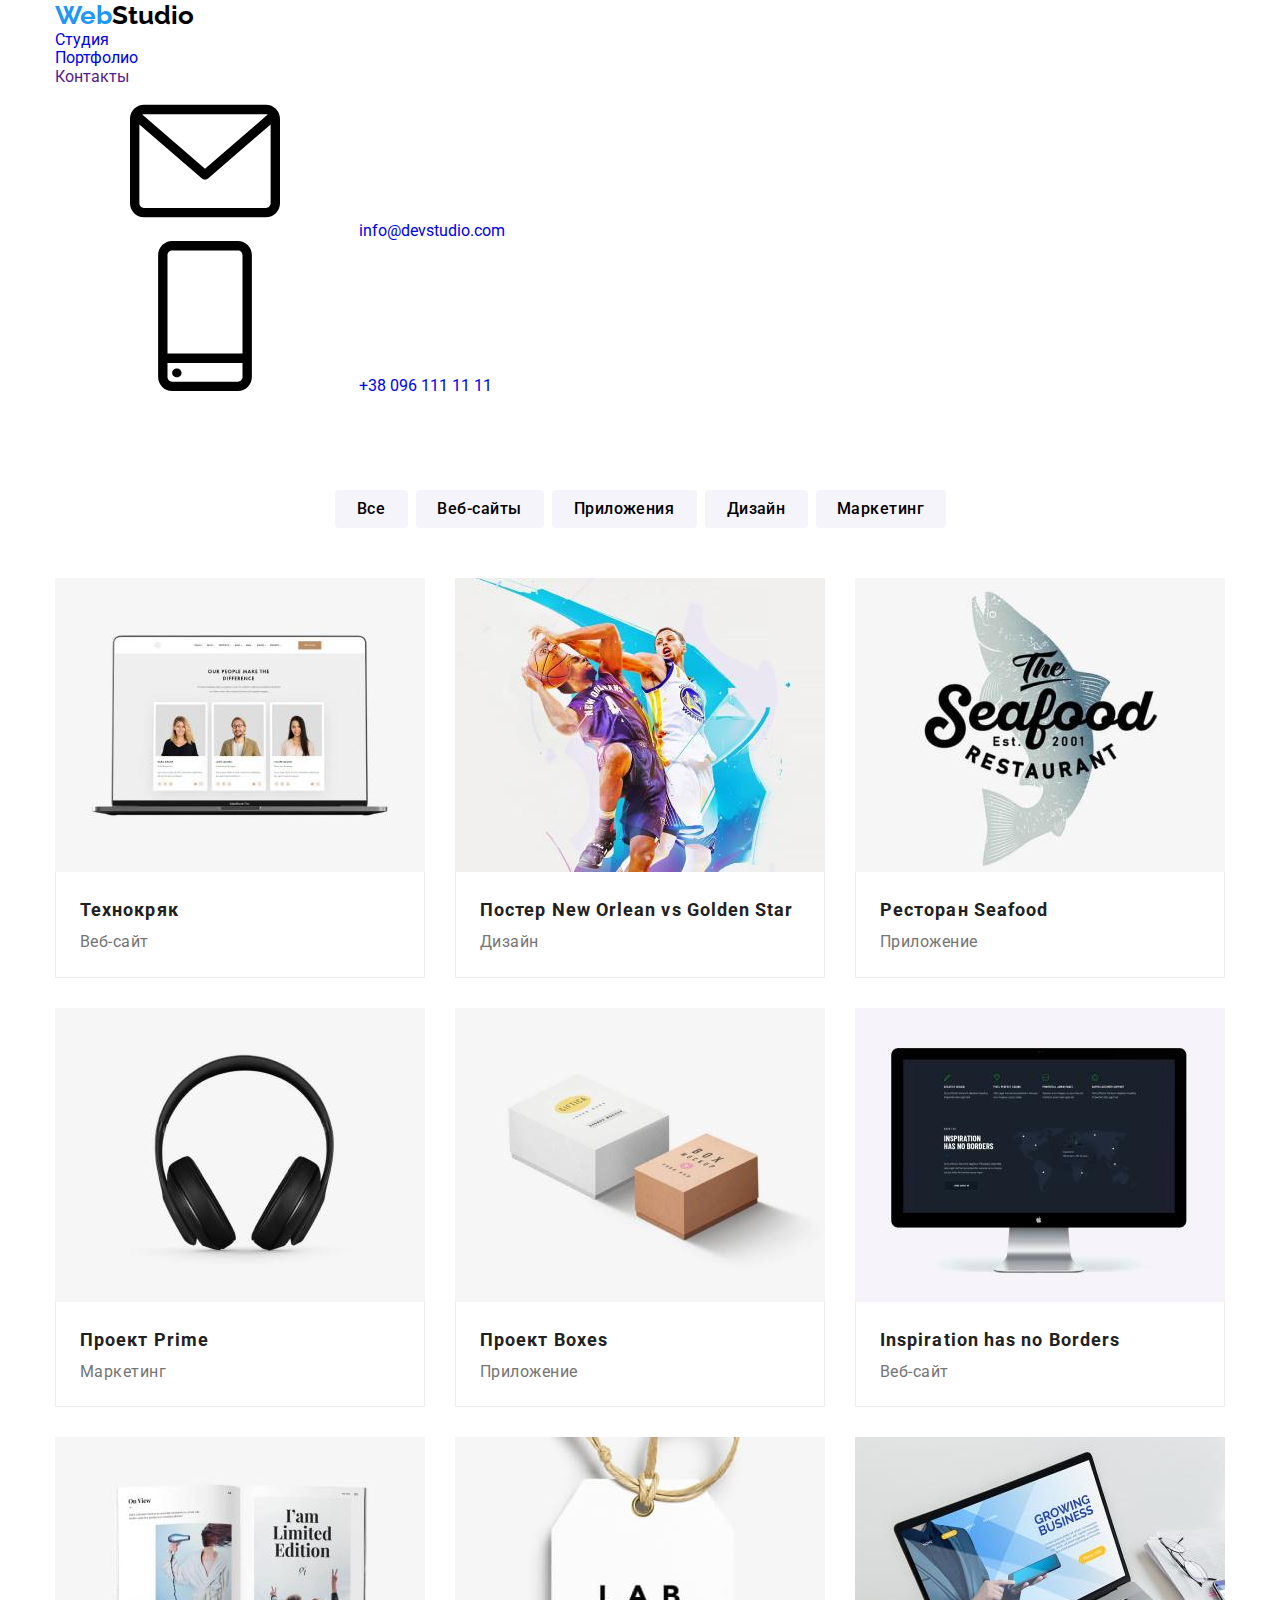
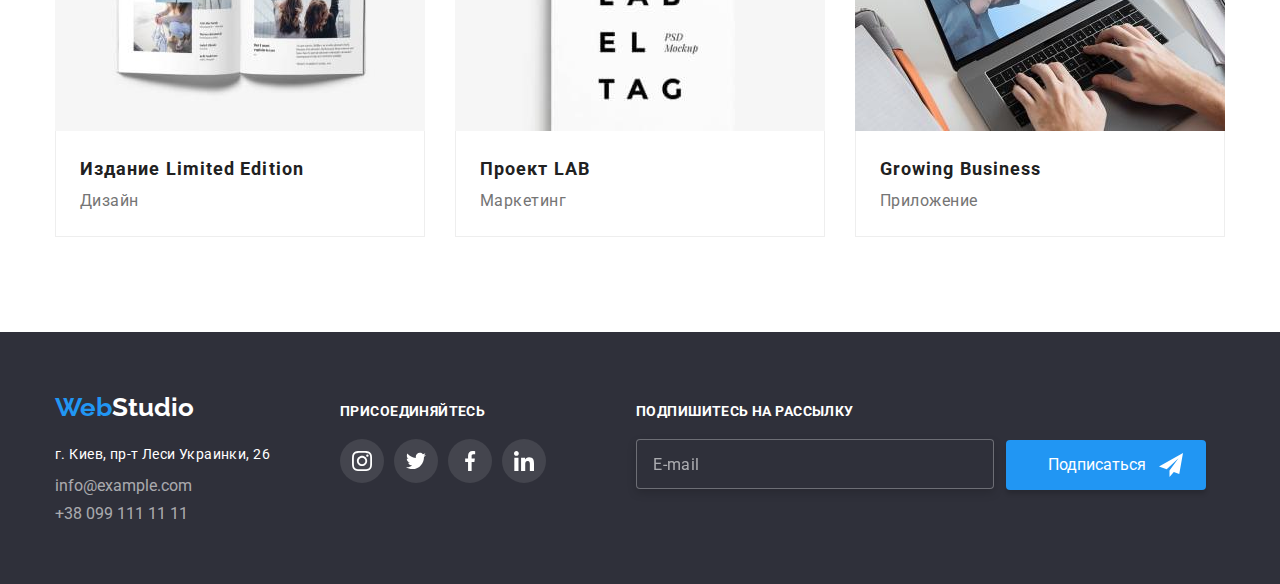
==== portfolio.html @ 35c8221d "змінив навігацію сайту" ====
<!DOCTYPE html>
<html lang="ru">
  <head>
    <meta charset="UTF-8" />
    <meta http-equiv="X-UA-Compatible" content="IE=edge" />
    <meta name="viewport" content="width=device-width, initial-scale=1.0" />
    <title>Document</title>
    <link rel="preconnect" href="https://fonts.googleapis.com" />
    <link rel="preconnect" href="https://fonts.gstatic.com" crossorigin />
    <link
      href="https://fonts.googleapis.com/css2?family=Roboto:wght@400;500;700;900&display=swap"
      rel="stylesheet"
    />
    <link
      href="https://fonts.googleapis.com/css2?family=Montserrat:wght@400;700&family=Raleway:wght@700&display=swap"
      rel="stylesheet"
    />
    <link
      rel="stylesheet"
      href="https://cdnjs.cloudflare.com/ajax/libs/modern-normalize/1.1.0/modern-normalize.min.css"
    />
    <link rel="stylesheet" href="./css/styles.css" />
  </head>
  <body>
    <header class="top">
      <div class="top-help conteiner">
        <nav class="nav-main">
          <a href="" class="top-logo"> Web<span class="logo">Studio</span> </a>

          <ul class="top-list">
            <li class="top-item">
              <a href="./index.html" class="top-nav">Студия </a>
            </li>
            <li class="top-item">
              <a href="./portfolio.html" class="top-nav selection line"
                >Портфолио
              </a>
            </li>
            <li class="top-item">
              <a href="" class="top-nav">Контакты</a>
            </li>
          </ul>
        </nav>
        <ul class="top-element">
          <li class="top-item">
            <a href="mailto:info@devstudio.com" class="top-auth">
              <svg class="top-svg">
                <use href="images/svg/symbol-defs.svg#icon-envelope"></use>
              </svg>
              info@devstudio.com</a
            >
          </li>
          <li class="top-item">
            <a href="tel:+380961111111" class="top-auth">
              <svg class="top-svg">
                <use href="images/svg/symbol-defs.svg#icon-smartphone"></use>
              </svg>
              +38 096 111 11 11</a
            >
          </li>
        </ul>
      </div>
    </header>
    <main>
      <!-- nav -->
      <section class="portfolio-nav">
        <div class="conteiner">
          <h1 class="visually-hidden">Список услуг</h1>
          <ul class="portfolio-list">
            <li class="portfolio-item">
              <button type="button" class="knob-all tack">Все</button>
            </li>
            <li class="portfolio-item">
              <button type="button" class="knob-sites tack">Веб-сайты</button>
            </li>
            <li class="portfolio-item">
              <button type="button" class="knob-apps tack">Приложения</button>
            </li>
            <li class="portfolio-item">
              <button type="button" class="knob-design tack">Дизайн</button>
            </li>
            <li class="portfolio-item">
              <button type="button" class="knob-marketing tack">
                Маркетинг
              </button>
            </li>
          </ul>

          <!-- master list -->
          <ul class="master-list">
            <li class="master-item">
              <a href="" class="master-link">
                <div class="master-meta">
                  <img src="./images/photos/ph1.jpg" alt="" width="370" />

                  <div class="master-overlay">
                    <p class="master-text">
                      Технокряк это современная площадка распространения
                      коронавируса. Компании используют эту платформу для
                      цифрового шпионажа и атак на защищённые сервера
                      конкурентов.
                    </p>
                  </div>
                </div>
                <div class="master-card">
                  <h2 class="master-title">Технокряк</h2>

                  <p class="master-resource">Веб-сайт</p>
                </div>
              </a>
            </li>
            <li class="master-item">
              <a href="" class="master-link">
                <div class="master-meta">
                  <img src="./images/photos/ph2.jpg" alt="" width="370" />

                  <div class="master-overlay">
                    <p class="master-text">
                      Технокряк это современная площадка распространения
                      коронавируса. Компании используют эту платформу для
                      цифрового шпионажа и атак на защищённые сервера
                      конкурентов.
                    </p>
                  </div>
                </div>

                <div class="master-card">
                  <h2 class="master-title">Постер New Orlean vs Golden Star</h2>

                  <p class="master-resource">Дизайн</p>
                </div></a
              >
            </li>
            <li class="master-item">
              <a href="" class="master-link">
                <div class="master-meta">
                  <img src="./images/photos/ph3.jpg" alt="" width="370" />

                  <div class="master-overlay">
                    <p class="master-text">
                      Технокряк это современная площадка распространения
                      коронавируса. Компании используют эту платформу для
                      цифрового шпионажа и атак на защищённые сервера
                      конкурентов.
                    </p>
                  </div>
                </div>
                <div class="master-card">
                  <h2 class="master-title">Ресторан Seafood</h2>

                  <p class="master-resource">Приложение</p>
                </div></a
              >
            </li>
            <li class="master-item">
              <a href="" class="master-link">
                <div class="master-meta">
                  <img src="./images/photos/ph4.jpg" alt="" width="370" />

                  <div class="master-overlay">
                    <p class="master-text">
                      Технокряк это современная площадка распространения
                      коронавируса. Компании используют эту платформу для
                      цифрового шпионажа и атак на защищённые сервера
                      конкурентов.
                    </p>
                  </div>
                </div>
                <div class="master-card">
                  <h2 class="master-title">Проект Prime</h2>

                  <p class="master-resource">Маркетинг</p>
                </div></a
              >
            </li>
            <li class="master-item">
              <a href="" class="master-link">
                <div class="master-meta">
                  <img src="./images/photos/ph5.jpg" alt="" width="370" />

                  <div class="master-overlay">
                    <p class="master-text">
                      Технокряк это современная площадка распространения
                      коронавируса. Компании используют эту платформу для
                      цифрового шпионажа и атак на защищённые сервера
                      конкурентов.
                    </p>
                  </div>
                </div>
                <div class="master-card">
                  <h2 class="master-title">Проект Boxes</h2>

                  <p class="master-resource">Приложение</p>
                </div></a
              >
            </li>
            <li class="master-item">
              <a href="" class="master-link"
                ><div class="master-meta">
                  <img src="./images/photos/ph6.jpg" alt="" width="370" />

                  <div class="master-overlay">
                    <p class="master-text">
                      Технокряк это современная площадка распространения
                      коронавируса. Компании используют эту платформу для
                      цифрового шпионажа и атак на защищённые сервера
                      конкурентов.
                    </p>
                  </div>
                </div>
                <div class="master-card">
                  <h2 class="master-title">Inspiration has no Borders</h2>

                  <p class="master-resource">Веб-сайт</p>
                </div></a
              >
            </li>
            <li class="master-item">
              <a href="" class="master-link">
                <div class="master-meta">
                  <img src="./images/photos/ph7.jpg" alt="" width="370" />

                  <div class="master-overlay">
                    <p class="master-text">
                      Технокряк это современная площадка распространения
                      коронавируса. Компании используют эту платформу для
                      цифрового шпионажа и атак на защищённые сервера
                      конкурентов.
                    </p>
                  </div>
                </div>
                <div class="master-card">
                  <h2 class="master-title">Издание Limited Edition</h2>

                  <p class="master-resource">Дизайн</p>
                </div></a
              >
            </li>
            <li class="master-item">
              <a href="" class="master-link"
                ><div class="master-meta">
                  <img src="./images/photos/ph8.jpg" alt="" width="370" />

                  <div class="master-overlay">
                    <p class="master-text">
                      Технокряк это современная площадка распространения
                      коронавируса. Компании используют эту платформу для
                      цифрового шпионажа и атак на защищённые сервера
                      конкурентов.
                    </p>
                  </div>
                </div>
                <div class="master-card">
                  <h2 class="master-title">Проект LAB</h2>

                  <p class="master-resource">Маркетинг</p>
                </div></a
              >
            </li>
            <li class="master-item">
              <a href="" class="master-link"
                ><div class="master-meta">
                  <img src="./images/photos/ph9.jpg" alt="" width="370" />

                  <div class="master-overlay">
                    <p class="master-text">
                      Технокряк это современная площадка распространения
                      коронавируса. Компании используют эту платформу для
                      цифрового шпионажа и атак на защищённые сервера
                      конкурентов.
                    </p>
                  </div>
                </div>
                <div class="master-card">
                  <h2 class="master-title">Growing Business</h2>

                  <p class="master-resource">Приложение</p>
                </div></a
              >
            </li>
          </ul>
        </div>
      </section>
      <!-- footer -->
      <footer class="down">
        <div class="conteiner flex-box">
          <ul class="down-link">
            <li>
              <!--  -->
              <h2 class="top-logo down-logo">
                Web<span class="logo-studio">Studio</span>
              </h2>

              <address>
                <ul>
                  <li class="address down-item">
                    г. Киев, пр-т Леси Украинки, 26
                  </li>
                  <li class="down-item">
                    <a href="mailto:info@example.com" class="links">
                      info@example.com</a
                    >
                  </li>
                  <li class="down-item">
                    <a href="tel:+380991111111" class="links"
                      >+38 099 111 11 11</a
                    >
                  </li>
                </ul>
              </address>
            </li>
            <li>
              <!--  -->
              <div class="footer-div">
                <h2 class="footer-header">присоединяйтесь</h2>
                <ul class="team-new-list">
                  <li class="team-items">
                    <a href="" class="team-new-links">
                      <svg class="team-new-svg">
                        <use
                          href="./images/svg/symbol-defs.svg#icon-instagram"
                        ></use>
                      </svg>
                    </a>
                  </li>
                  <li class="team-items">
                    <a href="" class="team-new-links">
                      <svg class="team-new-svg">
                        <use
                          href="./images/svg/symbol-defs.svg#icon-twitter"
                        ></use>
                      </svg>
                    </a>
                  </li>
                  <li class="team-items">
                    <a href="" class="team-new-links">
                      <svg class="team-new-svg">
                        <use
                          href="./images/svg/symbol-defs.svg#icon-facebook"
                        ></use>
                      </svg>
                    </a>
                  </li>
                  <li class="team-items">
                    <a href="" class="team-new-links">
                      <svg class="team-new-svg">
                        <use
                          href="./images/svg/symbol-defs.svg#icon-linkedin"
                        ></use>
                      </svg>
                    </a>
                  </li>
                </ul>
              </div>
            </li>
          </ul>
          <div class="footer-email">
            <h2 class="footer-email-header">Подпишитесь на рассылку</h2>
            <label class="footer-label">
              <input
                type="email"
                name="mail"
                class="footer-input"
                placeholder="E-mail"
              />
            </label>
            <button type="submit" class="footer-submit">
              Подписаться
              <svg class="footer-submit-svg">
                <use href="./images/svg/sprite.svg#icon-send-1"></use>
              </svg>
            </button>
          </div>
        </div>
      </footer>
    </main>
  </body>
</html>
---- css/styles.css ----
:root {
  --blue-color: #2196f3;
  --light-blue-color: #188ce8;
  --main-color: #757575;
  --bgc-main-color: #e5e5e5;
  --header-color: #212121;
  --customers-color: #afb1b8;
}

body {
  font-family: "Montserrat", sans-serif;
  font-family: "Raleway", sans-serif;
  font-family: "Roboto", sans-serif;
  color: var(--main-color);
  background-color: #fff;
}
body,
h1,
h2,
h2,
h3,
h4,
h5,
h6,
p,
li,
ul {
  padding: 0px;
  margin: 0px;
}
ul {
  list-style: none;
}
a {
  text-decoration: none;
}
/*the same classes */
.visually-hidden {
  position: absolute;
  width: 1px;
  height: 1px;
  margin: -1px;
  border: 0;
  padding: 0;

  white-space: nowrap;
  clip-path: inset(100%);
  clip: rect(0 0 0 0);
  overflow: hidden;
}
.conteiner {
  width: 1200px;

  margin-right: auto;
  margin-left: auto;

  padding-left: 15px;
  padding-right: 15px;
}
/* header */

.header {
  border-bottom: 1px solid #ececec;

  background-color: #ffffff;
}
.header__help {
  display: flex;
  align-items: center;
}

.top-logo {
  font-weight: bold;
  font-size: 26px;
  line-height: 1.19;
  color: var(--blue-color);
  font-family: "Montserrat", sans-serif;
  font-family: "Raleway", sans-serif;
}
.top-logo--position {
  margin-right: 95px;
}

.navigation__item--position {
  margin-right: 50px;
}

.navigation__link {
  transition: color 250ms cubic-bezier(0.4, 0, 0.2, 1);
  display: block;
  padding-bottom: 32px;
  padding-top: 32px;
  font-weight: 500;
  font-size: 14px;
  line-height: 1.1;
  letter-spacing: 0.02em;

  color: #212121;
}

.navigation__link:hover {
  color: var(--blue-color);
}
.navigation__link:focus {
  color: var(--blue-color);
}
.navigation__link--active {
  color: var(--blue-color);
}
.header__main {
  align-items: center;
  display: flex;
}
.navigation {
  display: flex;
}

.navigation__link--active {
  position: relative;
}
.navigation__link--active::after {
  position: absolute;
  content: "";
  display: block;
  width: 100%;
  height: 3px;

  left: 0;
  bottom: -1px;

  border-radius: 2px;
  background-color: var(--blue-color);
}

.navigation .navigation__item:last-child {
  margin-right: 0px;
}

.navigation:focus {
  color: #2196f3;
}
.contacts {
  display: flex;
  margin-left: auto;
}

.contacts__item--position {
  margin-right: 50px;
}
.contacts__item--position:last-child {
  margin-right: 0px;
}
.contacts__link {
  transition: color 250ms cubic-bezier(0.4, 0, 0.2, 1);

  display: flex;
  align-items: center;
  padding-bottom: 32px;
  padding-top: 32px;
  font-weight: 500;
  font-size: 14px;
  line-height: 1.1;
  letter-spacing: 0.02em;
  color: #757575;
}
.contacts__link:hover,
.contacts__link:focus {
  color: var(--blue-color);
}
.contacts__link:hover .contacts__icon {
  fill: var(--blue-color);
}

.contacts__link:focus .contacts__icon {
  fill: var(--blue-color);
}

.contacts__icon {
  transition: fill 250ms cubic-bezier(0.4, 0, 0.2, 1);

  fill: var(--main-color);
  width: 16px;
  height: 12px;
}
.contacts__icon--position {
  margin-right: 10px;
}

/*hero  */

.hero {
  background-size: cover;
  max-width: 1600px;
  min-height: 600px;
  margin-right: auto;
  margin-left: auto;
  background-image: linear-gradient(
      to right,
      rgba(47, 48, 58, 0.4),
      rgba(47, 48, 58, 0.4)
    ),
    url("../images/header/header.jpg");

  background-position: center;
  background-color: #2f303a;
}

.hero-background {
  padding-top: 200px;
  padding-bottom: 200px;

  text-align: center;
}

.hero-header {
  width: 700px;
  margin-left: auto;
  margin-right: auto;

  letter-spacing: 0.06em;
  text-transform: uppercase;
  margin-bottom: 30px;
  margin-top: 0px;

  font-weight: 900;
  font-size: 44px;
  line-height: 1.36;
  color: #ffffff;
}

.knob {
  transition: background-color 250ms cubic-bezier(0.4, 0, 0.2, 1),
    color 250ms cubic-bezier(0.4, 0, 0.2, 1);
  padding: 10px 32px;
  font-weight: bold;
  font-size: 16px;
  line-height: 1.8;
  font-family: inherit;
  cursor: pointer;
  box-shadow: 0px 4px 4px rgba(0, 0, 0, 0.15);
  border-radius: 4px;
  width: 200px;
  height: 50px;
  border: none;
  background-color: var(--blue-color);
  color: #ffffff;
}
.knob:hover,
.knob:focus {
  color: #fff;
  background-color: var(--light-blue-color);
}
/* benefits */

.benefits {
  padding-top: 95px;
  padding-bottom: 95px;
}

.benefits-list {
  display: flex;
}
.benefits-item {
  margin-right: 30px;
}
.benefits-item:last-child {
  margin-right: 0px;
}
.benefits-item::before {
  content: "";

  display: block;

  height: 120px;

  margin-bottom: 30px;

  background-color: #f5f4fa;
  background-repeat: no-repeat;
  background-position: center;
  border-radius: 4px;
}
.antenna::before {
  background-image: url(../images/svg/antenna\ .svg);
}
.clock::before {
  background-image: url(../images/svg/clock.svg);
}
.diagram::before {
  background-image: url(../images/svg/diagram.svg);
}
.astronaut::before {
  background-image: url(../images/svg/astronaut.svg);
}
.benefints-header {
  margin-bottom: 10px;

  font-weight: bold;
  font-size: 14px;
  line-height: 1.1;
  letter-spacing: 0.03em;
  text-transform: uppercase;
  color: var(--header-color);
}

.benefits-text {
  min-width: 270px;

  font-size: 14px;
  line-height: 1.7;

  letter-spacing: 0.03em;
}

/* work section */
.work {
  padding-top: 0;
  padding-bottom: 95px;
}
.work-title {
  margin-bottom: 50px;

  font-weight: bold;
  font-size: 36px;

  line-height: 1.1;
  text-align: center;
  letter-spacing: 0.03em;
  color: var(--header-color);
}
.work-list {
  justify-content: space-between;
  display: flex;
}
.work-item {
  position: relative;
  margin-right: 30px;
}
.work-item:last-child {
  margin-right: 0;
}
.work-model {
  position: absolute;

  bottom: 0;
  left: 0;
  height: 70px;
  width: 100%;
  background-color: rgba(47, 48, 58, 0.8);
}
.work-model-text {
  margin-top: 27px;
  font-weight: bold;
  font-size: 14px;
  line-height: 16px;
  text-align: center;
  letter-spacing: 0.03em;
  text-transform: uppercase;

  color: #ffffff;
}
/* team section */
.team {
  padding-top: 0;
  padding-bottom: 95px;
  color: var(--header-color);
  background-color: #f5f4fa;
}
.team-header {
  padding-top: 95px;
  padding-bottom: 50px;

  font-weight: bold;
  font-size: 36px;
  line-height: 1.1;
  text-align: center;
  letter-spacing: 0.03em;
}
.team-border {
  display: flex;
}
.team-item {
  margin-right: 30px;

  width: 270px;
  height: 428px;
  left: 215px;
  top: 1635px;
  background: #ffffff;

  box-shadow: 0px 1px 3px rgba(0, 0, 0, 0.12), 0px 1px 1px rgba(0, 0, 0, 0.14),
    0px 2px 1px rgba(0, 0, 0, 0.2);
  border-radius: 0px 0px 4px 4px;
}
.team-item:last-child {
  margin-right: 0;
}

.team-link {
  color: var(--header-color);
}

.team-panel {
  margin-top: 30px;
  margin-bottom: 16px;
}
.team-member {
  margin-bottom: 10px;

  font-weight: 500;
  font-size: 16px;
  line-height: 1.1;

  text-align: center;
  letter-spacing: 0.03em;
}
.team-role {
  font-weight: normal;
  font-size: 16px;
  line-height: 1.1;

  text-align: center;
  letter-spacing: 0.03em;
  color: var(--main-color);
}
.team-lists {
  display: flex;
  justify-content: center;
}
.team-items:last-child {
  margin-right: 0px;
}
.team-links {
  transition: background-color 250ms cubic-bezier(0.4, 0, 0.2, 1);
  display: flex;
  justify-content: center;
  align-items: center;
  width: 44px;
  height: 44px;
  border-radius: 50%;
}
.team-links:hover,
.team-links:focus {
  background-color: var(--blue-color);
}
.team-links:hover .team-svg {
  fill: #fff;
}
.team-links:focus .team-svg {
  fill: #fff;
}

.team-items {
  margin-right: 10px;
}
.team-svg {
  fill: #afb1b8;
  height: 20px;
  width: 20px;
}

/* customers */
.customers {
  padding-top: 94px;
  padding-bottom: 94px;
}
.customers-header {
  margin-bottom: 50px;
  font-weight: bold;
  font-size: 36px;
  line-height: 42px;
  text-align: center;
  letter-spacing: 0.03em;

  color: #212121;
}

.customers-list {
  display: flex;
}
.customers-item:not(:last-child) {
  margin-right: 30px;
}
.customers-link {
  transition: border 250ms cubic-bezier(0.4, 0, 0.2, 1);
  border: 1px solid #afb1b8;
  border-radius: 4px;
  display: flex;
  justify-content: center;
  align-items: center;
  width: 170px;
  height: 92px;
}
.customers-link:hover {
  border: 1px solid var(--blue-color);
}
.customers-icon {
  transition: fill 250ms cubic-bezier(0.4, 0, 0.2, 1);
  fill: var(--customers-color);
  width: 106px;
  height: 60px;
}
.customers-link:hover .customers-icon {
  fill: var(--blue-color);
}
.customers-link:focus .customers-icon {
  fill: var(--blue-color);
}

/* footer */
.down {
  padding-top: 60px;
  padding-bottom: 60px;

  background: #2f303a;
}
.flex-box {
  display: flex;
  align-items: baseline;
}
.team-new-list {
  display: flex;
  align-items: baseline;
}
.address {
  font-style: normal;
  font-weight: normal;
  font-size: 14px;
  line-height: 1.7;
  color: #ffffff;

  letter-spacing: 0.03em;
}

.links {
  transition: color 250ms cubic-bezier(0.4, 0, 0.2, 1);
  font-style: normal;
  color: rgba(255, 255, 255, 0.6);
}
.links:hover,
.links:focus {
  color: rgba(255, 255, 255, 0.8);
}
.logo-studio {
  color: #ffffff;
}
.logo {
  color: #000;
}
.down-logo {
  padding-bottom: 20px;
}
.top-logo {
  color: var(--blue-color);
}
.down-item {
  margin-bottom: 10px;
}
.down-item:last-child {
  margin-bottom: 0;
}
/*  */
.footer-div {
  margin-left: 70px;
}

.down-link {
  display: flex;
  align-items: baseline;
}
.down-div {
  display: flex;
}
.footer-header {
  margin-bottom: 20px;
  font-weight: bold;
  font-size: 14px;
  line-height: 16px;
  letter-spacing: 0.03em;
  text-transform: uppercase;

  color: #ffffff;
}
.team-new-links {
  transition: background-color 250ms cubic-bezier(0.4, 0, 0.2, 1);
  display: flex;
  justify-content: center;
  align-items: center;
  width: 44px;
  height: 44px;
  border-radius: 50%;
  background-color: #44454e;
}
.team-new-svg {
  fill: #fff;
  height: 20px;
  width: 20px;
}
.team-new-links:hover {
  background-color: #2196f3;
}
.team-new-links:focus {
  background-color: #2196f3;
}
.footer-email {
  margin-left: 90px;
}
.footer-email-header {
  font-weight: bold;
  font-size: 14px;
  line-height: 16px;
  letter-spacing: 0.03em;
  text-transform: uppercase;

  color: #ffffff;
}
.footer-input {
  margin-top: 20px;
  background-color: #2f303a;
  color: #acacb0;
  border: 1px solid rgba(255, 255, 255, 0.3);

  filter: drop-shadow(0px 4px 4px rgba(0, 0, 0, 0.15));
  border-radius: 4px;
  width: 358px;
  height: 50px;
  padding: 15px 16px;
}
.footer-label {
  margin-right: 8px;
}
.footer-input::placeholder {
  font-size: 16px;
  line-height: 20px;

  letter-spacing: 0.03em;

  color: rgba(255, 255, 255, 0.6);
}
.footer-submit {
  transition: background-color 250ms cubic-bezier(0.4, 0, 0.2, 1);

  cursor: pointer;
  position: relative;
  padding: 10px 28px 10px 10px;
  width: 200px;
  height: 50px;

  background-color: var(--blue-color);
  box-shadow: 0px 4px 4px rgba(0, 0, 0, 0.15);
  border-radius: 4px;
  border: none;
  color: #ffffff;
}
.footer-submit-svg {
  position: absolute;

  content: "";
  width: 24px;
  height: 24px;

  display: block;

  top: 50%;
  right: 23px;
  transform: translateY(-50%);

  fill: #fff;
}
.footer-submit:hover,
.footer-submit:focus {
  background-color: var(--light-blue-color);
}

/*  */
/*  */
/*  */
/*  */
/*  */
/* / */
/*  */
/*Друга частина проекту */

/* nav */
.portfolio-nav {
  padding-top: 95px;
  padding-bottom: 95px;
}

.portfolio-list {
  padding-bottom: 50px;
  display: flex;
  justify-content: center;
}
.portfolio-item {
  margin-right: 8px;
}
.portfolio-item:last-child {
  margin-right: 0px;
}
.tack {
  transition: background-color 250ms cubic-bezier(0.4, 0, 0.2, 1),
    color 250ms cubic-bezier(0.4, 0, 0.2, 1);

  border-radius: 4px;
  font-weight: 500;
  font-size: 16px;
  line-height: 1.6;
  border: none;
  text-align: center;
  letter-spacing: 0.03em;
  cursor: pointer;

  background-color: #f5f4fa;
  columns: #212121;
}
.tack:hover,
.tack:focus {
  box-shadow: 0px 3px 1px rgba(0, 0, 0, 0.1), 0px 1px 2px rgba(0, 0, 0, 0.08),
    0px 2px 2px rgba(0, 0, 0, 0.12);
  background-color: var(--blue-color);
  color: #ffffff;
}
.knob-all {
  width: 73px;
  height: 38px;
  left: 495px;
  top: 174px;
}
.knob-sites {
  width: 128px;
  height: 38px;
  left: 576px;
  top: 174px;
}
.knob-apps {
  width: 145px;
  height: 38px;
  left: 712px;
  top: 174px;
}
.knob-design {
  width: 103px;
  height: 38px;
  left: 865px;
  top: 174px;
}
.knob-marketing {
  width: 130px;
  height: 38px;
  left: 976px;
  top: 174px;
}
.knob-all:hover {
  background-color: var(--blue-color);
  color: #ffffff;
}
.knob-sites:hover {
  background-color: var(--blue-color);
  color: #ffffff;
}
.knob-apps:hover {
  background-color: var(--blue-color);
  color: #ffffff;
}
.knob-design:hover {
  background-color: var(--blue-color);
  color: #ffffff;
}
.knob-marketing:hover {
  background-color: var(--blue-color);
  color: #ffffff;
}
/* master list */

.master-list {
  display: flex;
  flex-wrap: wrap;
  justify-content: space-between;
}
.master-link:hover,
.master-link:focus {
  display: block;
  box-shadow: 0px 1px 1px rgba(0, 0, 0, 0.12), 0px 4px 4px rgba(0, 0, 0, 0.06),
    1px 4px 6px rgba(0, 0, 0, 0.16);
}
.master-item:nth-last-child(-n + 3) {
  margin-bottom: 0px;
}

.master-item {
  margin-right: 30px;
  margin-bottom: 30px;

  width: 370px;

  background-color: #fff;
}

.master-item:nth-child(3n) {
  margin-right: 0;
}
.master-item:hover .master-overlay {
  transform: translateY(0);
}
.master-meta {
  overflow: hidden;
  position: relative;
}
.master-text {
  position: absolute;

  top: 50%;
  left: 50%;
  transform: translate(-50%, -50%);

  font-style: normal;

  width: 322px;
  height: 168px;

  font-weight: normal;
  font-size: 18px;
  line-height: 28px;

  letter-spacing: 0.03em;

  color: #fff;
}

.master-overlay {
  transform: translateY(100%);
  transition: transform 250ms cubic-bezier(0.4, 0, 0.2, 1);

  position: absolute;
  top: 0;
  left: 0;
  width: 100%;
  height: 100%;
  background-color: rgba(33, 150, 243, 0.9);
}

.master-card {
  border: 1px solid #eeeeee;
  border-top: 0;
  padding-left: 24px;
  padding-top: 20px;
  padding-bottom: 20px;
}
img {
  display: block;
}

.master-title {
  font-weight: bold;
  font-size: 18px;
  line-height: 2;

  letter-spacing: 0.06em;
  color: var(--header-color);
}

.master-resource {
  font-weight: normal;
  font-size: 16px;
  line-height: 1.8;

  letter-spacing: 0.03em;

  color: var(--main-color);
}
/* back */
.backdrop {
  position: fixed;

  transition: opacity 250ms cubic-bezier(0.4, 0, 0.2, 1),
    box-shadow 250ms cubic-bezier(0.4, 0, 0.2, 1);

  top: 0;
  left: 0;
  width: 100%;
  height: 100%;
  background: rgba(0, 0, 0, 0.2);
}
.backdrop.is-hidden {
  opacity: 0;
  pointer-events: none;
}
.modal {
  padding: 40px;
  position: absolute;
  top: 50%;
  left: 50%;
  transform: translate(-50%, -50%);

  width: 528px;
  height: 581px;

  box-shadow: 0px 1px 3px rgba(0, 0, 0, 0.12), 0px 1px 1px rgba(0, 0, 0, 0.14),
    0px 2px 1px rgba(0, 0, 0, 0.2);

  background-color: #ffffff;

  border-radius: 4px;
}
.backdrop-btn {
  position: absolute;
  right: 0;
  top: 0;

  margin-top: 8px;
  margin-right: 8px;
  cursor: pointer;

  border: 1px solid rgba(0, 0, 0, 0.1);
  border-radius: 50%;

  width: 30px;
  height: 30px;
  background-color: #fff;
}

.backdrop-svg {
  transition: fill 250ms cubic-bezier(0.4, 0, 0.2, 1);
  top: 50%;
  left: 0;
  width: 100%;
  height: 100%;
}
.backdrop-btn:hover .backdrop-svg {
  fill: var(--blue-color);
}
.modal-form {
  margin-top: 12px;
}
.modal-text {
  font-weight: bold;
  font-size: 20px;
  line-height: 1.1;
  text-align: center;
  letter-spacing: 0.03em;

  color: #212121;
}
.modal-label {
  position: relative;
  font-size: 12px;
  line-height: 14px;
  /* identical to box height */

  letter-spacing: 0.01em;
  display: block;
  margin-bottom: 10px;
}
.checkbox {
  display: flex;
  align-items: center;
  justify-content: center;
}
.modal-input {
  font-size: 12px;
  border: 1px solid rgba(33, 33, 33, 0.2);

  border-radius: 4px;

  width: 100%;
  height: 40px;

  padding: 0;
  padding-left: 40px;
  padding-right: 20px;
  margin-top: 4px;
  transition: outline 250ms cubic-bezier(0.4, 0, 0.2, 1);
}
.modal-input:focus {
  outline: 1px solid var(--blue-color);
}
.modal-input:focus + svg {
  fill: var(--blue-color);
}

.model-icon-box {
  transition: fill 250ms cubic-bezier(0.4, 0, 0.2, 1);
  position: absolute;
  top: 50%;
  margin-left: 12px;
  display: block;
  width: 18px;
  height: 18px;
}

.ggg {
  margin-bottom: 20px;
  font-size: 12px;
  min-height: 120px;
  width: 448px;
  padding: 12px 16px;
  resize: none;
  border: 1px solid rgba(33, 33, 33, 0.2);

  border-radius: 4px;
}
.checkbox-text {
  font-family: Roboto;
  font-style: normal;
  font-weight: normal;
  font-size: 14px;
  line-height: 1.7;

  letter-spacing: 0.03em;

  color: #757575;
}
.checkbox-text {
  visibility: hidden;
}
.checkbox-box {
  display: flex;
  align-items: center;
  margin-bottom: 30px;
}
.model-icon {
  margin-left: -8px;
  margin-right: 8px;
  content: "";
  width: 16px;
  height: 15px;
  border: 1px solid #212121;
  border-radius: 2px;
}
.model-sup {
  margin-left: -5px;
  margin-right: 5px;
}
.checkbox-text:checked + .model-icon {
  background-color: var(--blue-color);
  background-image: url(../images/svg/icon-check.svg);
  background-repeat: no-repeat;
  background-size: contain;
  background-origin: border-box;
  border: 1px solid var(--blue-color);
}
.checkbox-link {
  font-size: 14px;
  line-height: 24px;

  letter-spacing: 0.03em;
  color: var(--blue-color);

  text-decoration-line: underline;
}

.modal-btn {
  transition: background-color 250ms cubic-bezier(0.4, 0, 0.2, 1);

  display: block;
  margin-right: auto;
  margin-left: auto;

  width: 200px;
  height: 50px;
  padding: 10px 55px;

  background-color: var(--blue-color);
  box-shadow: 0px 4px 4px rgba(0, 0, 0, 0.15);
  border-radius: 4px;
  border: none;
  cursor: pointer;
  color: #ffffff;
}
.modal-btn:hover,
.modal-btn:focus {
  background-color: var(--light-blue-color);
}
.modal-input::placeholder {
  font-size: 12px;
  line-height: 1.1;
  letter-spacing: 0.01em;

  color: rgba(117, 117, 117, 0.5);
}
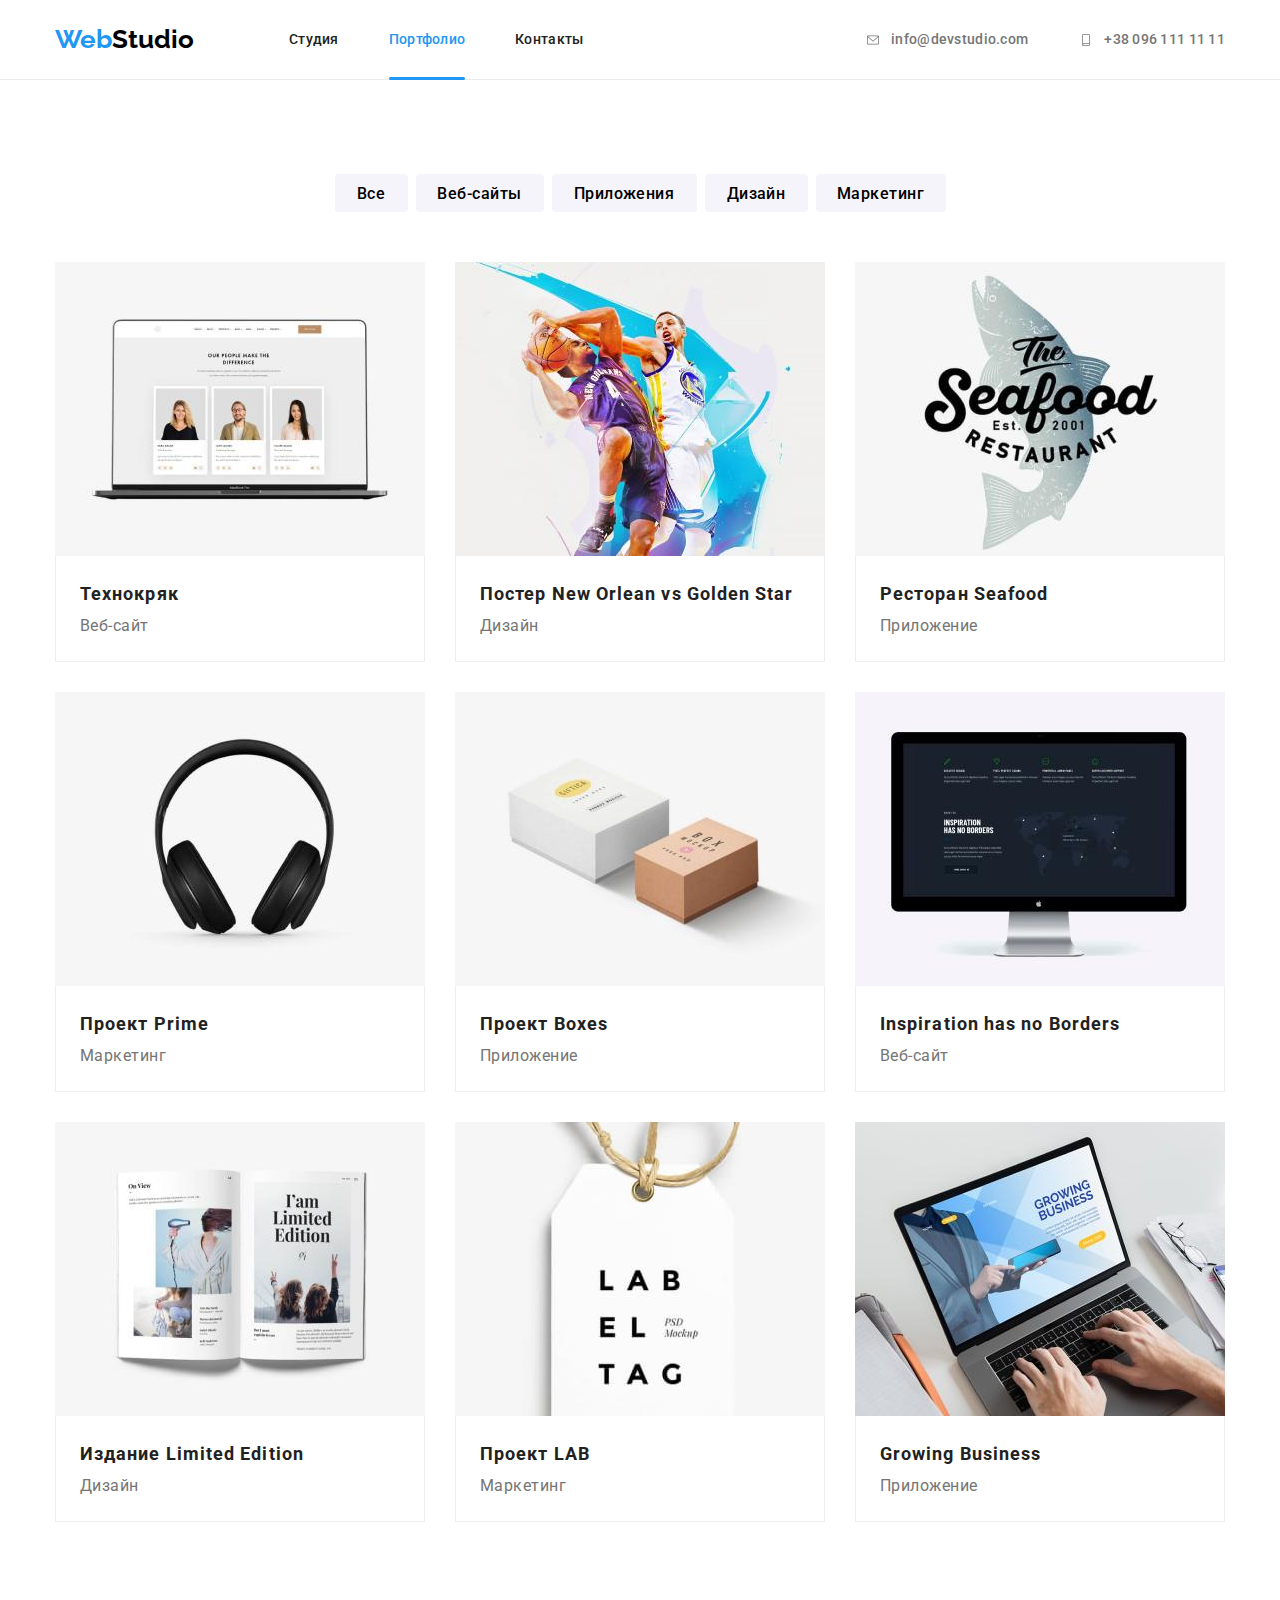
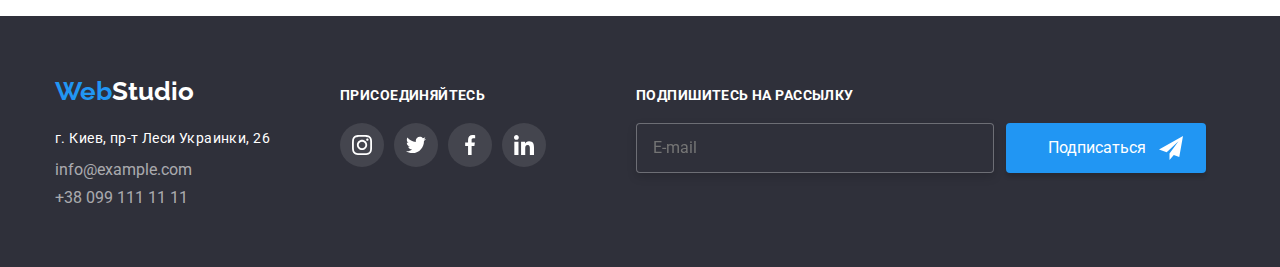
==== commit 60694aba: "закінчив бем" ====
--- a/portfolio.html
+++ b/portfolio.html
@@ -22,37 +22,41 @@
     <link rel="stylesheet" href="./css/styles.css" />
   </head>
   <body>
-    <header class="top">
-      <div class="top-help conteiner">
-        <nav class="nav-main">
-          <a href="" class="top-logo"> Web<span class="logo">Studio</span> </a>
-
-          <ul class="top-list">
-            <li class="top-item">
-              <a href="./index.html" class="top-nav">Студия </a>
-            </li>
-            <li class="top-item">
-              <a href="./portfolio.html" class="top-nav selection line"
+    <header class="header">
+      <div class="header__help conteiner">
+        <nav class="header__main">
+          <a href="" class="top-logo top-logo--position">
+            Web<span class="logo">Studio</span>
+          </a>
+
+          <ul class="navigation">
+            <li class="navigation__item navigation__item--position">
+              <a href="./index.html" class="navigation__link">Студия </a>
+            </li>
+            <li class="navigation__item navigation__item--position">
+              <a
+                href="./portfolio.html"
+                class="navigation__link navigation__link--active"
                 >Портфолио
               </a>
             </li>
-            <li class="top-item">
-              <a href="" class="top-nav">Контакты</a>
+            <li class="navigation__item navigation__item--position">
+              <a href="" class="navigation__link">Контакты</a>
             </li>
           </ul>
         </nav>
-        <ul class="top-element">
-          <li class="top-item">
-            <a href="mailto:info@devstudio.com" class="top-auth">
-              <svg class="top-svg">
+        <ul class="contacts">
+          <li class="contacts__item contacts__item--position">
+            <a href="mailto:info@devstudio.com" class="contacts__link">
+              <svg class="contacts__icon contacts__icon--position">
                 <use href="images/svg/symbol-defs.svg#icon-envelope"></use>
               </svg>
               info@devstudio.com</a
             >
           </li>
-          <li class="top-item">
-            <a href="tel:+380961111111" class="top-auth">
-              <svg class="top-svg">
+          <li class="contacts__item contacts__item--position">
+            <a href="tel:+380961111111" class="contacts__link">
+              <svg class="contacts__icon contacts__icon--position">
                 <use href="images/svg/symbol-defs.svg#icon-smartphone"></use>
               </svg>
               +38 096 111 11 11</a
@@ -63,218 +67,235 @@
     </header>
     <main>
       <!-- nav -->
-      <section class="portfolio-nav">
+
+      <section class="portfolio">
         <div class="conteiner">
           <h1 class="visually-hidden">Список услуг</h1>
-          <ul class="portfolio-list">
-            <li class="portfolio-item">
-              <button type="button" class="knob-all tack">Все</button>
-            </li>
-            <li class="portfolio-item">
-              <button type="button" class="knob-sites tack">Веб-сайты</button>
-            </li>
-            <li class="portfolio-item">
-              <button type="button" class="knob-apps tack">Приложения</button>
-            </li>
-            <li class="portfolio-item">
-              <button type="button" class="knob-design tack">Дизайн</button>
-            </li>
-            <li class="portfolio-item">
-              <button type="button" class="knob-marketing tack">
+
+          <ul class="portfolio__list">
+            <li class="portfolio__item portfolio__item--position">
+              <button type="button" class="knob-all portfolio__tack">
+                Все
+              </button>
+            </li>
+
+            <li class="portfolio__item portfolio__item--position">
+              <button type="button" class="knob-sites portfolio__tack">
+                Веб-сайты
+              </button>
+            </li>
+
+            <li class="portfolio__item portfolio__item--position">
+              <button type="button" class="knob-apps portfolio__tack">
+                Приложения
+              </button>
+            </li>
+
+            <li class="portfolio__item portfolio__item--position">
+              <button type="button" class="knob-design portfolio__tack">
+                Дизайн
+              </button>
+            </li>
+
+            <li class="portfolio__item portfolio__item--position">
+              <button type="button" class="knob-marketing portfolio__tack">
                 Маркетинг
               </button>
             </li>
           </ul>
 
           <!-- master list -->
-          <ul class="master-list">
-            <li class="master-item">
-              <a href="" class="master-link">
-                <div class="master-meta">
+
+          <ul class="master__list">
+            <li class="master__item">
+              <a href="" class="master__link">
+                <div class="master__meta">
                   <img src="./images/photos/ph1.jpg" alt="" width="370" />
 
-                  <div class="master-overlay">
-                    <p class="master-text">
-                      Технокряк это современная площадка распространения
-                      коронавируса. Компании используют эту платформу для
-                      цифрового шпионажа и атак на защищённые сервера
-                      конкурентов.
-                    </p>
-                  </div>
-                </div>
-                <div class="master-card">
-                  <h2 class="master-title">Технокряк</h2>
-
-                  <p class="master-resource">Веб-сайт</p>
+                  <div class="master__overlay">
+                    <p class="master__text">
+                      Технокряк это современная площадка распространения
+                      коронавируса. Компании используют эту платформу для
+                      цифрового шпионажа и атак на защищённые сервера
+                      конкурентов.
+                    </p>
+                  </div>
+                </div>
+                <div class="master__card">
+                  <h2 class="master__title">Технокряк</h2>
+
+                  <p class="master__resource">Веб-сайт</p>
                 </div>
               </a>
             </li>
-            <li class="master-item">
-              <a href="" class="master-link">
-                <div class="master-meta">
+            <li class="master__item">
+              <a href="" class="master__link">
+                <div class="master__meta">
                   <img src="./images/photos/ph2.jpg" alt="" width="370" />
 
-                  <div class="master-overlay">
-                    <p class="master-text">
-                      Технокряк это современная площадка распространения
-                      коронавируса. Компании используют эту платформу для
-                      цифрового шпионажа и атак на защищённые сервера
-                      конкурентов.
-                    </p>
-                  </div>
-                </div>
-
-                <div class="master-card">
-                  <h2 class="master-title">Постер New Orlean vs Golden Star</h2>
-
-                  <p class="master-resource">Дизайн</p>
-                </div></a
-              >
-            </li>
-            <li class="master-item">
-              <a href="" class="master-link">
-                <div class="master-meta">
+                  <div class="master__overlay">
+                    <p class="master__text">
+                      Технокряк это современная площадка распространения
+                      коронавируса. Компании используют эту платформу для
+                      цифрового шпионажа и атак на защищённые сервера
+                      конкурентов.
+                    </p>
+                  </div>
+                </div>
+
+                <div class="master__card">
+                  <h2 class="master__title">
+                    Постер New Orlean vs Golden Star
+                  </h2>
+
+                  <p class="master__resource">Дизайн</p>
+                </div></a
+              >
+            </li>
+            <li class="master__item">
+              <a href="" class="master__link">
+                <div class="master__meta">
                   <img src="./images/photos/ph3.jpg" alt="" width="370" />
 
-                  <div class="master-overlay">
-                    <p class="master-text">
-                      Технокряк это современная площадка распространения
-                      коронавируса. Компании используют эту платформу для
-                      цифрового шпионажа и атак на защищённые сервера
-                      конкурентов.
-                    </p>
-                  </div>
-                </div>
-                <div class="master-card">
-                  <h2 class="master-title">Ресторан Seafood</h2>
-
-                  <p class="master-resource">Приложение</p>
-                </div></a
-              >
-            </li>
-            <li class="master-item">
-              <a href="" class="master-link">
-                <div class="master-meta">
+                  <div class="master__overlay">
+                    <p class="master__text">
+                      Технокряк это современная площадка распространения
+                      коронавируса. Компании используют эту платформу для
+                      цифрового шпионажа и атак на защищённые сервера
+                      конкурентов.
+                    </p>
+                  </div>
+                </div>
+                <div class="master__card">
+                  <h2 class="master__title">Ресторан Seafood</h2>
+
+                  <p class="master__resource">Приложение</p>
+                </div></a
+              >
+            </li>
+            <li class="master__item">
+              <a href="" class="master__link">
+                <div class="master__meta">
                   <img src="./images/photos/ph4.jpg" alt="" width="370" />
 
-                  <div class="master-overlay">
-                    <p class="master-text">
-                      Технокряк это современная площадка распространения
-                      коронавируса. Компании используют эту платформу для
-                      цифрового шпионажа и атак на защищённые сервера
-                      конкурентов.
-                    </p>
-                  </div>
-                </div>
-                <div class="master-card">
-                  <h2 class="master-title">Проект Prime</h2>
-
-                  <p class="master-resource">Маркетинг</p>
-                </div></a
-              >
-            </li>
-            <li class="master-item">
-              <a href="" class="master-link">
-                <div class="master-meta">
+                  <div class="master__overlay">
+                    <p class="master__text">
+                      Технокряк это современная площадка распространения
+                      коронавируса. Компании используют эту платформу для
+                      цифрового шпионажа и атак на защищённые сервера
+                      конкурентов.
+                    </p>
+                  </div>
+                </div>
+                <div class="master__card">
+                  <h2 class="master__title">Проект Prime</h2>
+
+                  <p class="master__resource">Маркетинг</p>
+                </div></a
+              >
+            </li>
+            <li class="master__item">
+              <a href="" class="master__link">
+                <div class="master__meta">
                   <img src="./images/photos/ph5.jpg" alt="" width="370" />
 
-                  <div class="master-overlay">
-                    <p class="master-text">
-                      Технокряк это современная площадка распространения
-                      коронавируса. Компании используют эту платформу для
-                      цифрового шпионажа и атак на защищённые сервера
-                      конкурентов.
-                    </p>
-                  </div>
-                </div>
-                <div class="master-card">
-                  <h2 class="master-title">Проект Boxes</h2>
-
-                  <p class="master-resource">Приложение</p>
-                </div></a
-              >
-            </li>
-            <li class="master-item">
-              <a href="" class="master-link"
-                ><div class="master-meta">
+                  <div class="master__overlay">
+                    <p class="master__text">
+                      Технокряк это современная площадка распространения
+                      коронавируса. Компании используют эту платформу для
+                      цифрового шпионажа и атак на защищённые сервера
+                      конкурентов.
+                    </p>
+                  </div>
+                </div>
+                <div class="master__card">
+                  <h2 class="master__title">Проект Boxes</h2>
+
+                  <p class="master__resource">Приложение</p>
+                </div></a
+              >
+            </li>
+            <li class="master__item">
+              <a href="" class="master__link"
+                ><div class="master__meta">
                   <img src="./images/photos/ph6.jpg" alt="" width="370" />
 
-                  <div class="master-overlay">
-                    <p class="master-text">
-                      Технокряк это современная площадка распространения
-                      коронавируса. Компании используют эту платформу для
-                      цифрового шпионажа и атак на защищённые сервера
-                      конкурентов.
-                    </p>
-                  </div>
-                </div>
-                <div class="master-card">
-                  <h2 class="master-title">Inspiration has no Borders</h2>
-
-                  <p class="master-resource">Веб-сайт</p>
-                </div></a
-              >
-            </li>
-            <li class="master-item">
-              <a href="" class="master-link">
-                <div class="master-meta">
+                  <div class="master__overlay">
+                    <p class="master__text">
+                      Технокряк это современная площадка распространения
+                      коронавируса. Компании используют эту платформу для
+                      цифрового шпионажа и атак на защищённые сервера
+                      конкурентов.
+                    </p>
+                  </div>
+                </div>
+                <div class="master__card">
+                  <h2 class="master__title">Inspiration has no Borders</h2>
+
+                  <p class="master__resource">Веб-сайт</p>
+                </div></a
+              >
+            </li>
+            <li class="master__item">
+              <a href="" class="master__link">
+                <div class="master__meta">
                   <img src="./images/photos/ph7.jpg" alt="" width="370" />
 
-                  <div class="master-overlay">
-                    <p class="master-text">
-                      Технокряк это современная площадка распространения
-                      коронавируса. Компании используют эту платформу для
-                      цифрового шпионажа и атак на защищённые сервера
-                      конкурентов.
-                    </p>
-                  </div>
-                </div>
-                <div class="master-card">
-                  <h2 class="master-title">Издание Limited Edition</h2>
-
-                  <p class="master-resource">Дизайн</p>
-                </div></a
-              >
-            </li>
-            <li class="master-item">
-              <a href="" class="master-link"
-                ><div class="master-meta">
+                  <div class="master__overlay">
+                    <p class="master__text">
+                      Технокряк это современная площадка распространения
+                      коронавируса. Компании используют эту платформу для
+                      цифрового шпионажа и атак на защищённые сервера
+                      конкурентов.
+                    </p>
+                  </div>
+                </div>
+                <div class="master__card">
+                  <h2 class="master__title">Издание Limited Edition</h2>
+
+                  <p class="master__resource">Дизайн</p>
+                </div></a
+              >
+            </li>
+            <li class="master__item">
+              <a href="" class="master__link"
+                ><div class="master__meta">
                   <img src="./images/photos/ph8.jpg" alt="" width="370" />
 
-                  <div class="master-overlay">
-                    <p class="master-text">
-                      Технокряк это современная площадка распространения
-                      коронавируса. Компании используют эту платформу для
-                      цифрового шпионажа и атак на защищённые сервера
-                      конкурентов.
-                    </p>
-                  </div>
-                </div>
-                <div class="master-card">
-                  <h2 class="master-title">Проект LAB</h2>
-
-                  <p class="master-resource">Маркетинг</p>
-                </div></a
-              >
-            </li>
-            <li class="master-item">
-              <a href="" class="master-link"
-                ><div class="master-meta">
+                  <div class="master__overlay">
+                    <p class="master__text">
+                      Технокряк это современная площадка распространения
+                      коронавируса. Компании используют эту платформу для
+                      цифрового шпионажа и атак на защищённые сервера
+                      конкурентов.
+                    </p>
+                  </div>
+                </div>
+                <div class="master__card">
+                  <h2 class="master__title">Проект LAB</h2>
+
+                  <p class="master__resource">Маркетинг</p>
+                </div></a
+              >
+            </li>
+            <li class="master__item">
+              <a href="" class="master__link"
+                ><div class="master__meta">
                   <img src="./images/photos/ph9.jpg" alt="" width="370" />
 
-                  <div class="master-overlay">
-                    <p class="master-text">
-                      Технокряк это современная площадка распространения
-                      коронавируса. Компании используют эту платформу для
-                      цифрового шпионажа и атак на защищённые сервера
-                      конкурентов.
-                    </p>
-                  </div>
-                </div>
-                <div class="master-card">
-                  <h2 class="master-title">Growing Business</h2>
-
-                  <p class="master-resource">Приложение</p>
+                  <div class="master__overlay">
+                    <p class="master__text">
+                      Технокряк это современная площадка распространения
+                      коронавируса. Компании используют эту платформу для
+                      цифрового шпионажа и атак на защищённые сервера
+                      конкурентов.
+                    </p>
+                  </div>
+                </div>
+                <div class="master__card">
+                  <h2 class="master__title">Growing Business</h2>
+
+                  <p class="master__resource">Приложение</p>
                 </div></a
               >
             </li>
@@ -282,9 +303,9 @@
         </div>
       </section>
       <!-- footer -->
-      <footer class="down">
-        <div class="conteiner flex-box">
-          <ul class="down-link">
+      <footer class="bottom">
+        <div class="conteiner bottom__flex-box">
+          <ul class="lowland-list">
             <li>
               <!--  -->
               <h2 class="top-logo down-logo">
@@ -292,17 +313,19 @@
               </h2>
 
               <address>
-                <ul>
-                  <li class="address down-item">
+                <ul class="location">
+                  <li
+                    class="location__address location__item location__item--position"
+                  >
                     г. Киев, пр-т Леси Украинки, 26
                   </li>
-                  <li class="down-item">
-                    <a href="mailto:info@example.com" class="links">
+                  <li class="location__item location__item--position">
+                    <a href="mailto:info@example.com" class="location__link">
                       info@example.com</a
                     >
                   </li>
-                  <li class="down-item">
-                    <a href="tel:+380991111111" class="links"
+                  <li class="location__item location__item--position">
+                    <a href="tel:+380991111111" class="location__link"
                       >+38 099 111 11 11</a
                     >
                   </li>
@@ -311,39 +334,43 @@
             </li>
             <li>
               <!--  -->
-              <div class="footer-div">
-                <h2 class="footer-header">присоединяйтесь</h2>
-                <ul class="team-new-list">
-                  <li class="team-items">
-                    <a href="" class="team-new-links">
-                      <svg class="team-new-svg">
+
+              <div class="footer footer--position">
+                <h2 class="footer__header footer__header--position">
+                  присоединяйтесь
+                </h2>
+
+                <ul class="link-list">
+                  <li class="link-list__item link-list__item--position">
+                    <a href="" class="link-list__link">
+                      <svg class="link-list__svg">
                         <use
                           href="./images/svg/symbol-defs.svg#icon-instagram"
                         ></use>
                       </svg>
                     </a>
                   </li>
-                  <li class="team-items">
-                    <a href="" class="team-new-links">
-                      <svg class="team-new-svg">
+                  <li class="link-list__item link-list__item--position">
+                    <a href="" class="link-list__link">
+                      <svg class="link-list__svg">
                         <use
                           href="./images/svg/symbol-defs.svg#icon-twitter"
                         ></use>
                       </svg>
                     </a>
                   </li>
-                  <li class="team-items">
-                    <a href="" class="team-new-links">
-                      <svg class="team-new-svg">
+                  <li class="link-list__item link-list__item--position">
+                    <a href="" class="link-list__link">
+                      <svg class="link-list__svg">
                         <use
                           href="./images/svg/symbol-defs.svg#icon-facebook"
                         ></use>
                       </svg>
                     </a>
                   </li>
-                  <li class="team-items">
-                    <a href="" class="team-new-links">
-                      <svg class="team-new-svg">
+                  <li class="link-list__item link-list__item--position">
+                    <a href="" class="link-list__link">
+                      <svg class="link-list__svg">
                         <use
                           href="./images/svg/symbol-defs.svg#icon-linkedin"
                         ></use>
@@ -354,23 +381,24 @@
               </div>
             </li>
           </ul>
-          <div class="footer-email">
-            <h2 class="footer-email-header">Подпишитесь на рассылку</h2>
-            <label class="footer-label">
+
+          <form class="subscribe subscribe--position">
+            <h2 class="subscribe__header">Подпишитесь на рассылку</h2>
+            <label class="subscribe__label subscribe__label--position">
               <input
                 type="email"
                 name="mail"
-                class="footer-input"
+                class="subscribe__input subscribe__input--position"
                 placeholder="E-mail"
               />
             </label>
-            <button type="submit" class="footer-submit">
+            <button type="submit" class="subscribe__submit">
               Подписаться
-              <svg class="footer-submit-svg">
+              <svg class="subscribe__icon">
                 <use href="./images/svg/sprite.svg#icon-send-1"></use>
               </svg>
             </button>
-          </div>
+          </form>
         </div>
       </footer>
     </main>
--- a/css/styles.css
+++ b/css/styles.css
@@ -14,6 +14,7 @@
   color: var(--main-color);
   background-color: #fff;
 }
+
 body,
 h1,
 h2,
@@ -28,13 +29,21 @@
   padding: 0px;
   margin: 0px;
 }
+
+img {
+  display: block;
+}
+
 ul {
   list-style: none;
 }
+
 a {
   text-decoration: none;
 }
+
 /*the same classes */
+
 .visually-hidden {
   position: absolute;
   width: 1px;
@@ -64,6 +73,7 @@
 
   background-color: #ffffff;
 }
+
 .header__help {
   display: flex;
   align-items: center;
@@ -77,6 +87,15 @@
   font-family: "Montserrat", sans-serif;
   font-family: "Raleway", sans-serif;
 }
+
+.top-logo {
+  color: var(--blue-color);
+}
+
+.logo {
+  color: #000;
+}
+
 .top-logo--position {
   margin-right: 95px;
 }
@@ -203,32 +222,31 @@
 
   background-position: center;
   background-color: #2f303a;
-}
-
-.hero-background {
   padding-top: 200px;
   padding-bottom: 200px;
 
   text-align: center;
 }
 
-.hero-header {
+.hero__header {
   width: 700px;
   margin-left: auto;
   margin-right: auto;
 
   letter-spacing: 0.06em;
   text-transform: uppercase;
-  margin-bottom: 30px;
-  margin-top: 0px;
 
   font-weight: 900;
   font-size: 44px;
   line-height: 1.36;
   color: #ffffff;
 }
-
-.knob {
+.hero__header--position {
+  margin-bottom: 30px;
+  margin-top: 0px;
+}
+
+.hero__knob {
   transition: background-color 250ms cubic-bezier(0.4, 0, 0.2, 1),
     color 250ms cubic-bezier(0.4, 0, 0.2, 1);
   padding: 10px 32px;
@@ -245,8 +263,8 @@
   background-color: var(--blue-color);
   color: #ffffff;
 }
-.knob:hover,
-.knob:focus {
+.hero__knob:hover,
+.hero__knob:focus {
   color: #fff;
   background-color: var(--light-blue-color);
 }
@@ -257,44 +275,51 @@
   padding-bottom: 95px;
 }
 
-.benefits-list {
-  display: flex;
-}
-.benefits-item {
+.benefits__list {
+  display: flex;
+}
+
+.benefits__item--position {
   margin-right: 30px;
 }
-.benefits-item:last-child {
+
+.benefits__item--position:last-child {
   margin-right: 0px;
 }
-.benefits-item::before {
+
+.benefits__item::before {
   content: "";
 
   display: block;
 
   height: 120px;
-
-  margin-bottom: 30px;
 
   background-color: #f5f4fa;
   background-repeat: no-repeat;
   background-position: center;
   border-radius: 4px;
 }
+.benefits__item--position::before {
+  margin-bottom: 30px;
+}
+
 .antenna::before {
   background-image: url(../images/svg/antenna\ .svg);
 }
+
 .clock::before {
   background-image: url(../images/svg/clock.svg);
 }
+
 .diagram::before {
   background-image: url(../images/svg/diagram.svg);
 }
+
 .astronaut::before {
   background-image: url(../images/svg/astronaut.svg);
 }
-.benefints-header {
-  margin-bottom: 10px;
-
+
+.benefints__header {
   font-weight: bold;
   font-size: 14px;
   line-height: 1.1;
@@ -302,8 +327,11 @@
   text-transform: uppercase;
   color: var(--header-color);
 }
-
-.benefits-text {
+.benefints__header--position {
+  margin-bottom: 10px;
+}
+
+.benefits__text {
   min-width: 270px;
 
   font-size: 14px;
@@ -313,13 +341,13 @@
 }
 
 /* work section */
+
 .work {
   padding-top: 0;
   padding-bottom: 95px;
 }
-.work-title {
-  margin-bottom: 50px;
-
+
+.work__title {
   font-weight: bold;
   font-size: 36px;
 
@@ -328,18 +356,27 @@
   letter-spacing: 0.03em;
   color: var(--header-color);
 }
-.work-list {
-  justify-content: space-between;
-  display: flex;
-}
-.work-item {
+
+.work__title--position {
+  margin-bottom: 50px;
+}
+
+.projects {
+  display: flex;
+}
+
+.projects__item {
   position: relative;
+}
+.projects__item--position {
   margin-right: 30px;
 }
-.work-item:last-child {
+
+.projects__item--position:last-child {
   margin-right: 0;
 }
-.work-model {
+
+.projects__wrap {
   position: absolute;
 
   bottom: 0;
@@ -348,8 +385,8 @@
   width: 100%;
   background-color: rgba(47, 48, 58, 0.8);
 }
-.work-model-text {
-  margin-top: 27px;
+
+.projects__text {
   font-weight: bold;
   font-size: 14px;
   line-height: 16px;
@@ -359,14 +396,20 @@
 
   color: #ffffff;
 }
+.projects__text--position {
+  margin-top: 27px;
+}
+
 /* team section */
+
 .team {
   padding-top: 0;
   padding-bottom: 95px;
   color: var(--header-color);
   background-color: #f5f4fa;
 }
-.team-header {
+
+.team__header {
   padding-top: 95px;
   padding-bottom: 50px;
 
@@ -376,12 +419,12 @@
   text-align: center;
   letter-spacing: 0.03em;
 }
-.team-border {
-  display: flex;
-}
-.team-item {
-  margin-right: 30px;
-
+
+.members {
+  display: flex;
+}
+
+.members__item {
   width: 270px;
   height: 428px;
   left: 215px;
@@ -392,7 +435,12 @@
     0px 2px 1px rgba(0, 0, 0, 0.2);
   border-radius: 0px 0px 4px 4px;
 }
-.team-item:last-child {
+
+.members__item--position {
+  margin-right: 30px;
+}
+
+.members__item--position:last-child {
   margin-right: 0;
 }
 
@@ -400,13 +448,12 @@
   color: var(--header-color);
 }
 
-.team-panel {
+.team__meta--position {
   margin-top: 30px;
   margin-bottom: 16px;
 }
-.team-member {
-  margin-bottom: 10px;
-
+
+.members__person {
   font-weight: 500;
   font-size: 16px;
   line-height: 1.1;
@@ -414,7 +461,12 @@
   text-align: center;
   letter-spacing: 0.03em;
 }
-.team-role {
+
+.members__person--position {
+  margin-bottom: 10px;
+}
+
+.members__role {
   font-weight: normal;
   font-size: 16px;
   line-height: 1.1;
@@ -423,14 +475,21 @@
   letter-spacing: 0.03em;
   color: var(--main-color);
 }
-.team-lists {
+
+.social-networks {
   display: flex;
   justify-content: center;
 }
-.team-items:last-child {
+
+.social-networks__item--position {
+  margin-right: 10px;
+}
+
+.social-networks__item--position:last-child {
   margin-right: 0px;
 }
-.team-links {
+
+.social-networks__link {
   transition: background-color 250ms cubic-bezier(0.4, 0, 0.2, 1);
   display: flex;
   justify-content: center;
@@ -439,33 +498,34 @@
   height: 44px;
   border-radius: 50%;
 }
-.team-links:hover,
-.team-links:focus {
+
+.social-networks__link:hover,
+.social-networks__link:focus {
   background-color: var(--blue-color);
 }
-.team-links:hover .team-svg {
+
+.social-networks__link:hover .social-networks-icon {
   fill: #fff;
 }
-.team-links:focus .team-svg {
+
+.social-networks__link:focus .social-networks-icon {
   fill: #fff;
 }
 
-.team-items {
-  margin-right: 10px;
-}
-.team-svg {
+.social-networks-icon {
   fill: #afb1b8;
   height: 20px;
   width: 20px;
 }
 
 /* customers */
+
 .customers {
   padding-top: 94px;
   padding-bottom: 94px;
 }
-.customers-header {
-  margin-bottom: 50px;
+
+.customers__header {
   font-weight: bold;
   font-size: 36px;
   line-height: 42px;
@@ -475,13 +535,19 @@
   color: #212121;
 }
 
-.customers-list {
-  display: flex;
-}
-.customers-item:not(:last-child) {
+.customers__header--position {
+  margin-bottom: 50px;
+}
+
+.regular-customers {
+  display: flex;
+}
+
+.regular-customers__item:not(:last-child) {
   margin-right: 30px;
 }
-.customers-link {
+
+.regular-customers__link {
   transition: border 250ms cubic-bezier(0.4, 0, 0.2, 1);
   border: 1px solid #afb1b8;
   border-radius: 4px;
@@ -491,38 +557,54 @@
   width: 170px;
   height: 92px;
 }
-.customers-link:hover {
+
+.regular-customers__link:hover {
   border: 1px solid var(--blue-color);
 }
-.customers-icon {
+
+.regular-customers__icon {
   transition: fill 250ms cubic-bezier(0.4, 0, 0.2, 1);
   fill: var(--customers-color);
   width: 106px;
   height: 60px;
 }
-.customers-link:hover .customers-icon {
+
+.regular-customers__link:hover .regular-customers__icon {
   fill: var(--blue-color);
 }
-.customers-link:focus .customers-icon {
+
+.regular-customers__link:focus .regular-customers__icon {
   fill: var(--blue-color);
 }
 
 /* footer */
-.down {
+
+.bottom {
   padding-top: 60px;
   padding-bottom: 60px;
 
   background: #2f303a;
 }
-.flex-box {
+
+.bottom__flex-box {
   display: flex;
   align-items: baseline;
 }
-.team-new-list {
+
+.lowland-list {
   display: flex;
   align-items: baseline;
 }
-.address {
+
+.logo-studio {
+  color: #ffffff;
+}
+
+.down-logo {
+  padding-bottom: 20px;
+}
+
+.location__address {
   font-style: normal;
   font-weight: normal;
   font-size: 14px;
@@ -532,47 +614,31 @@
   letter-spacing: 0.03em;
 }
 
-.links {
+.location__item--position:not(:last-child) {
+  margin-bottom: 10px;
+}
+
+.location__link {
   transition: color 250ms cubic-bezier(0.4, 0, 0.2, 1);
   font-style: normal;
   color: rgba(255, 255, 255, 0.6);
 }
-.links:hover,
-.links:focus {
+
+.location__link:hover,
+.location__link:focus {
   color: rgba(255, 255, 255, 0.8);
 }
-.logo-studio {
-  color: #ffffff;
-}
-.logo {
-  color: #000;
-}
-.down-logo {
-  padding-bottom: 20px;
-}
-.top-logo {
-  color: var(--blue-color);
-}
-.down-item {
-  margin-bottom: 10px;
-}
-.down-item:last-child {
-  margin-bottom: 0;
-}
+
 /*  */
-.footer-div {
+
+.footer--position {
   margin-left: 70px;
 }
 
-.down-link {
-  display: flex;
-  align-items: baseline;
-}
 .down-div {
   display: flex;
 }
-.footer-header {
-  margin-bottom: 20px;
+.footer__header {
   font-weight: bold;
   font-size: 14px;
   line-height: 16px;
@@ -581,7 +647,21 @@
 
   color: #ffffff;
 }
-.team-new-links {
+
+.footer__header--position {
+  margin-bottom: 20px;
+}
+
+.link-list {
+  display: flex;
+  align-items: baseline;
+}
+
+.link-list__item--position:not(:last-child) {
+  margin-right: 10px;
+}
+
+.link-list__link {
   transition: background-color 250ms cubic-bezier(0.4, 0, 0.2, 1);
   display: flex;
   justify-content: center;
@@ -591,21 +671,26 @@
   border-radius: 50%;
   background-color: #44454e;
 }
-.team-new-svg {
+
+.link-list__svg {
   fill: #fff;
   height: 20px;
   width: 20px;
 }
-.team-new-links:hover {
+
+.link-list__link:hover {
   background-color: #2196f3;
 }
-.team-new-links:focus {
+
+.link-list__link:focus {
   background-color: #2196f3;
 }
-.footer-email {
+
+.subscribe--position {
   margin-left: 90px;
 }
-.footer-email-header {
+
+.subscribe__header {
   font-weight: bold;
   font-size: 14px;
   line-height: 16px;
@@ -614,8 +699,8 @@
 
   color: #ffffff;
 }
-.footer-input {
-  margin-top: 20px;
+
+.subscribe__input {
   background-color: #2f303a;
   color: #acacb0;
   border: 1px solid rgba(255, 255, 255, 0.3);
@@ -626,9 +711,15 @@
   height: 50px;
   padding: 15px 16px;
 }
-.footer-label {
+
+.subscribe__input--position {
+  margin-top: 20px;
+}
+
+.subscribe__label--position {
   margin-right: 8px;
 }
+
 .footer-input::placeholder {
   font-size: 16px;
   line-height: 20px;
@@ -637,7 +728,8 @@
 
   color: rgba(255, 255, 255, 0.6);
 }
-.footer-submit {
+
+.subscribe__submit {
   transition: background-color 250ms cubic-bezier(0.4, 0, 0.2, 1);
 
   cursor: pointer;
@@ -652,7 +744,8 @@
   border: none;
   color: #ffffff;
 }
-.footer-submit-svg {
+
+.subscribe__icon {
   position: absolute;
 
   content: "";
@@ -667,209 +760,14 @@
 
   fill: #fff;
 }
-.footer-submit:hover,
-.footer-submit:focus {
+
+.subscribe__submit:hover,
+.subscribe__submit:focus {
   background-color: var(--light-blue-color);
 }
 
-/*  */
-/*  */
-/*  */
-/*  */
-/*  */
-/* / */
-/*  */
-/*Друга частина проекту */
-
-/* nav */
-.portfolio-nav {
-  padding-top: 95px;
-  padding-bottom: 95px;
-}
-
-.portfolio-list {
-  padding-bottom: 50px;
-  display: flex;
-  justify-content: center;
-}
-.portfolio-item {
-  margin-right: 8px;
-}
-.portfolio-item:last-child {
-  margin-right: 0px;
-}
-.tack {
-  transition: background-color 250ms cubic-bezier(0.4, 0, 0.2, 1),
-    color 250ms cubic-bezier(0.4, 0, 0.2, 1);
-
-  border-radius: 4px;
-  font-weight: 500;
-  font-size: 16px;
-  line-height: 1.6;
-  border: none;
-  text-align: center;
-  letter-spacing: 0.03em;
-  cursor: pointer;
-
-  background-color: #f5f4fa;
-  columns: #212121;
-}
-.tack:hover,
-.tack:focus {
-  box-shadow: 0px 3px 1px rgba(0, 0, 0, 0.1), 0px 1px 2px rgba(0, 0, 0, 0.08),
-    0px 2px 2px rgba(0, 0, 0, 0.12);
-  background-color: var(--blue-color);
-  color: #ffffff;
-}
-.knob-all {
-  width: 73px;
-  height: 38px;
-  left: 495px;
-  top: 174px;
-}
-.knob-sites {
-  width: 128px;
-  height: 38px;
-  left: 576px;
-  top: 174px;
-}
-.knob-apps {
-  width: 145px;
-  height: 38px;
-  left: 712px;
-  top: 174px;
-}
-.knob-design {
-  width: 103px;
-  height: 38px;
-  left: 865px;
-  top: 174px;
-}
-.knob-marketing {
-  width: 130px;
-  height: 38px;
-  left: 976px;
-  top: 174px;
-}
-.knob-all:hover {
-  background-color: var(--blue-color);
-  color: #ffffff;
-}
-.knob-sites:hover {
-  background-color: var(--blue-color);
-  color: #ffffff;
-}
-.knob-apps:hover {
-  background-color: var(--blue-color);
-  color: #ffffff;
-}
-.knob-design:hover {
-  background-color: var(--blue-color);
-  color: #ffffff;
-}
-.knob-marketing:hover {
-  background-color: var(--blue-color);
-  color: #ffffff;
-}
-/* master list */
-
-.master-list {
-  display: flex;
-  flex-wrap: wrap;
-  justify-content: space-between;
-}
-.master-link:hover,
-.master-link:focus {
-  display: block;
-  box-shadow: 0px 1px 1px rgba(0, 0, 0, 0.12), 0px 4px 4px rgba(0, 0, 0, 0.06),
-    1px 4px 6px rgba(0, 0, 0, 0.16);
-}
-.master-item:nth-last-child(-n + 3) {
-  margin-bottom: 0px;
-}
-
-.master-item {
-  margin-right: 30px;
-  margin-bottom: 30px;
-
-  width: 370px;
-
-  background-color: #fff;
-}
-
-.master-item:nth-child(3n) {
-  margin-right: 0;
-}
-.master-item:hover .master-overlay {
-  transform: translateY(0);
-}
-.master-meta {
-  overflow: hidden;
-  position: relative;
-}
-.master-text {
-  position: absolute;
-
-  top: 50%;
-  left: 50%;
-  transform: translate(-50%, -50%);
-
-  font-style: normal;
-
-  width: 322px;
-  height: 168px;
-
-  font-weight: normal;
-  font-size: 18px;
-  line-height: 28px;
-
-  letter-spacing: 0.03em;
-
-  color: #fff;
-}
-
-.master-overlay {
-  transform: translateY(100%);
-  transition: transform 250ms cubic-bezier(0.4, 0, 0.2, 1);
-
-  position: absolute;
-  top: 0;
-  left: 0;
-  width: 100%;
-  height: 100%;
-  background-color: rgba(33, 150, 243, 0.9);
-}
-
-.master-card {
-  border: 1px solid #eeeeee;
-  border-top: 0;
-  padding-left: 24px;
-  padding-top: 20px;
-  padding-bottom: 20px;
-}
-img {
-  display: block;
-}
-
-.master-title {
-  font-weight: bold;
-  font-size: 18px;
-  line-height: 2;
-
-  letter-spacing: 0.06em;
-  color: var(--header-color);
-}
-
-.master-resource {
-  font-weight: normal;
-  font-size: 16px;
-  line-height: 1.8;
-
-  letter-spacing: 0.03em;
-
-  color: var(--main-color);
-}
-/* back */
+/* backdrop */
+
 .backdrop {
   position: fixed;
 
@@ -882,10 +780,12 @@
   height: 100%;
   background: rgba(0, 0, 0, 0.2);
 }
+
 .backdrop.is-hidden {
   opacity: 0;
   pointer-events: none;
 }
+
 .modal {
   padding: 40px;
   position: absolute;
@@ -903,37 +803,8 @@
 
   border-radius: 4px;
 }
-.backdrop-btn {
-  position: absolute;
-  right: 0;
-  top: 0;
-
-  margin-top: 8px;
-  margin-right: 8px;
-  cursor: pointer;
-
-  border: 1px solid rgba(0, 0, 0, 0.1);
-  border-radius: 50%;
-
-  width: 30px;
-  height: 30px;
-  background-color: #fff;
-}
-
-.backdrop-svg {
-  transition: fill 250ms cubic-bezier(0.4, 0, 0.2, 1);
-  top: 50%;
-  left: 0;
-  width: 100%;
-  height: 100%;
-}
-.backdrop-btn:hover .backdrop-svg {
-  fill: var(--blue-color);
-}
-.modal-form {
-  margin-top: 12px;
-}
-.modal-text {
+
+.modal__text {
   font-weight: bold;
   font-size: 20px;
   line-height: 1.1;
@@ -942,22 +813,22 @@
 
   color: #212121;
 }
-.modal-label {
+
+.modal__form--position {
+  margin-top: 12px;
+}
+
+.modal__label {
   position: relative;
   font-size: 12px;
   line-height: 14px;
-  /* identical to box height */
 
   letter-spacing: 0.01em;
   display: block;
   margin-bottom: 10px;
 }
-.checkbox {
-  display: flex;
-  align-items: center;
-  justify-content: center;
-}
-.modal-input {
+
+.modal__input {
   font-size: 12px;
   border: 1px solid rgba(33, 33, 33, 0.2);
 
@@ -972,14 +843,16 @@
   margin-top: 4px;
   transition: outline 250ms cubic-bezier(0.4, 0, 0.2, 1);
 }
-.modal-input:focus {
+
+.modal__input:focus {
   outline: 1px solid var(--blue-color);
 }
-.modal-input:focus + svg {
+
+.modal__input:focus + svg {
   fill: var(--blue-color);
 }
 
-.model-icon-box {
+.modal__icon {
   transition: fill 250ms cubic-bezier(0.4, 0, 0.2, 1);
   position: absolute;
   top: 50%;
@@ -989,7 +862,13 @@
   height: 18px;
 }
 
-.ggg {
+.checkbox {
+  display: flex;
+  align-items: center;
+  justify-content: center;
+}
+
+.modal__textarea {
   margin-bottom: 20px;
   font-size: 12px;
   min-height: 120px;
@@ -1000,7 +879,14 @@
 
   border-radius: 4px;
 }
-.checkbox-text {
+
+.modal__checkbox-label {
+  display: flex;
+  align-items: center;
+  margin-bottom: 30px;
+}
+
+.modal__checkbox-text {
   font-family: Roboto;
   font-style: normal;
   font-weight: normal;
@@ -1010,16 +896,20 @@
   letter-spacing: 0.03em;
 
   color: #757575;
-}
-.checkbox-text {
+
   visibility: hidden;
 }
-.checkbox-box {
-  display: flex;
-  align-items: center;
-  margin-bottom: 30px;
-}
-.model-icon {
+
+.modal__checkbox-text:checked + .modal__icon-checkbox {
+  background-color: var(--blue-color);
+  background-image: url(../images/svg/icon-check.svg);
+  background-repeat: no-repeat;
+  background-size: contain;
+  background-origin: border-box;
+  border: 1px solid var(--blue-color);
+}
+
+.modal__icon-checkbox {
   margin-left: -8px;
   margin-right: 8px;
   content: "";
@@ -1028,19 +918,13 @@
   border: 1px solid #212121;
   border-radius: 2px;
 }
-.model-sup {
+
+.modal__content {
   margin-left: -5px;
   margin-right: 5px;
 }
-.checkbox-text:checked + .model-icon {
-  background-color: var(--blue-color);
-  background-image: url(../images/svg/icon-check.svg);
-  background-repeat: no-repeat;
-  background-size: contain;
-  background-origin: border-box;
-  border: 1px solid var(--blue-color);
-}
-.checkbox-link {
+
+.modal__checkbox-link {
   font-size: 14px;
   line-height: 24px;
 
@@ -1050,7 +934,7 @@
   text-decoration-line: underline;
 }
 
-.modal-btn {
+.modal__btn {
   transition: background-color 250ms cubic-bezier(0.4, 0, 0.2, 1);
 
   display: block;
@@ -1068,14 +952,257 @@
   cursor: pointer;
   color: #ffffff;
 }
-.modal-btn:hover,
-.modal-btn:focus {
+.modal__btn:hover,
+.modal__btn:focus {
   background-color: var(--light-blue-color);
 }
-.modal-input::placeholder {
+
+.modal__backdrop-btn {
+  position: absolute;
+  right: 0;
+  top: 0;
+
+  margin-top: 8px;
+  margin-right: 8px;
+  cursor: pointer;
+
+  border: 1px solid rgba(0, 0, 0, 0.1);
+  border-radius: 50%;
+
+  width: 30px;
+  height: 30px;
+  background-color: #fff;
+}
+
+.modal__backdrop-svg {
+  transition: fill 250ms cubic-bezier(0.4, 0, 0.2, 1);
+  top: 50%;
+  left: 0;
+  width: 100%;
+  height: 100%;
+}
+
+.modal__backdrop-btn:hover .modal__backdrop-svg {
+  fill: var(--blue-color);
+}
+
+.modal__input::placeholder {
   font-size: 12px;
   line-height: 1.1;
   letter-spacing: 0.01em;
 
   color: rgba(117, 117, 117, 0.5);
 }
+
+/* Друга частина проекту */
+/*  */
+/*  */
+/*  */
+/*  */
+/*  */
+/*  */
+/*Друга частина проекту */
+
+/* nav */
+
+.portfolio__list {
+  padding-top: 94px;
+  padding-bottom: 50px;
+  display: flex;
+  justify-content: center;
+}
+
+.portfolio__item--position {
+  margin-right: 8px;
+}
+
+.portfolio__item--position:last-child {
+  margin-right: 0px;
+}
+
+.portfolio__tack {
+  transition: background-color 250ms cubic-bezier(0.4, 0, 0.2, 1),
+    color 250ms cubic-bezier(0.4, 0, 0.2, 1);
+
+  border-radius: 4px;
+  font-weight: 500;
+  font-size: 16px;
+  line-height: 1.6;
+  border: none;
+  text-align: center;
+  letter-spacing: 0.03em;
+  cursor: pointer;
+
+  background-color: #f5f4fa;
+  columns: #212121;
+}
+
+.portfolio__tack:hover,
+.portfolio__tack:focus {
+  box-shadow: 0px 3px 1px rgba(0, 0, 0, 0.1), 0px 1px 2px rgba(0, 0, 0, 0.08),
+    0px 2px 2px rgba(0, 0, 0, 0.12);
+  background-color: var(--blue-color);
+  color: #ffffff;
+}
+
+.knob-all {
+  width: 73px;
+  height: 38px;
+  left: 495px;
+  top: 174px;
+}
+
+.knob-sites {
+  width: 128px;
+  height: 38px;
+  left: 576px;
+  top: 174px;
+}
+
+.knob-apps {
+  width: 145px;
+  height: 38px;
+  left: 712px;
+  top: 174px;
+}
+
+.knob-design {
+  width: 103px;
+  height: 38px;
+  left: 865px;
+  top: 174px;
+}
+
+.knob-marketing {
+  width: 130px;
+  height: 38px;
+  left: 976px;
+  top: 174px;
+}
+
+.knob-all:hover {
+  background-color: var(--blue-color);
+  color: #ffffff;
+}
+
+.knob-sites:hover {
+  background-color: var(--blue-color);
+  color: #ffffff;
+}
+
+.knob-apps:hover {
+  background-color: var(--blue-color);
+  color: #ffffff;
+}
+
+.knob-design:hover {
+  background-color: var(--blue-color);
+  color: #ffffff;
+}
+
+.knob-marketing:hover {
+  background-color: var(--blue-color);
+  color: #ffffff;
+}
+
+/* master list */
+
+.master__list {
+  padding-bottom: 94px;
+  display: flex;
+  flex-wrap: wrap;
+  justify-content: space-between;
+}
+
+.master__item {
+  margin-right: 30px;
+  margin-bottom: 30px;
+
+  width: 370px;
+
+  background-color: #fff;
+}
+
+.master__item:nth-last-child(-n + 3) {
+  margin-bottom: 0px;
+}
+
+.master__item:nth-child(3n) {
+  margin-right: 0;
+}
+
+.master__link:hover,
+.master__link:focus {
+  display: block;
+  box-shadow: 0px 1px 1px rgba(0, 0, 0, 0.12), 0px 4px 4px rgba(0, 0, 0, 0.06),
+    1px 4px 6px rgba(0, 0, 0, 0.16);
+}
+
+.master__meta {
+  overflow: hidden;
+  position: relative;
+}
+
+.master__overlay {
+  transform: translateY(100%);
+  transition: transform 250ms cubic-bezier(0.4, 0, 0.2, 1);
+
+  position: absolute;
+  top: 0;
+  left: 0;
+  width: 100%;
+  height: 100%;
+  background-color: rgba(33, 150, 243, 0.9);
+}
+
+.master__item:hover .master__overlay {
+  transform: translateY(0);
+}
+
+.master__text {
+  position: absolute;
+
+  top: 50%;
+  left: 50%;
+  transform: translate(-50%, -50%);
+
+  font-style: normal;
+
+  width: 322px;
+  height: 168px;
+
+  font-weight: normal;
+  font-size: 18px;
+  line-height: 28px;
+
+  letter-spacing: 0.03em;
+
+  color: #fff;
+}
+
+.master__card {
+  border: 1px solid #eeeeee;
+  border-top: 0;
+  padding-left: 24px;
+  padding-top: 20px;
+  padding-bottom: 20px;
+}
+
+.master__title {
+  font-weight: bold;
+  font-size: 18px;
+  line-height: 2;
+
+  letter-spacing: 0.06em;
+  color: var(--header-color);
+}
+
+.master__resource {
+  font-weight: normal;
+  font-size: 16px;
+  line-height: 1.8;
+
+  letter-spacing: 0.03em;
+
+  color: var(--main-color);
+}
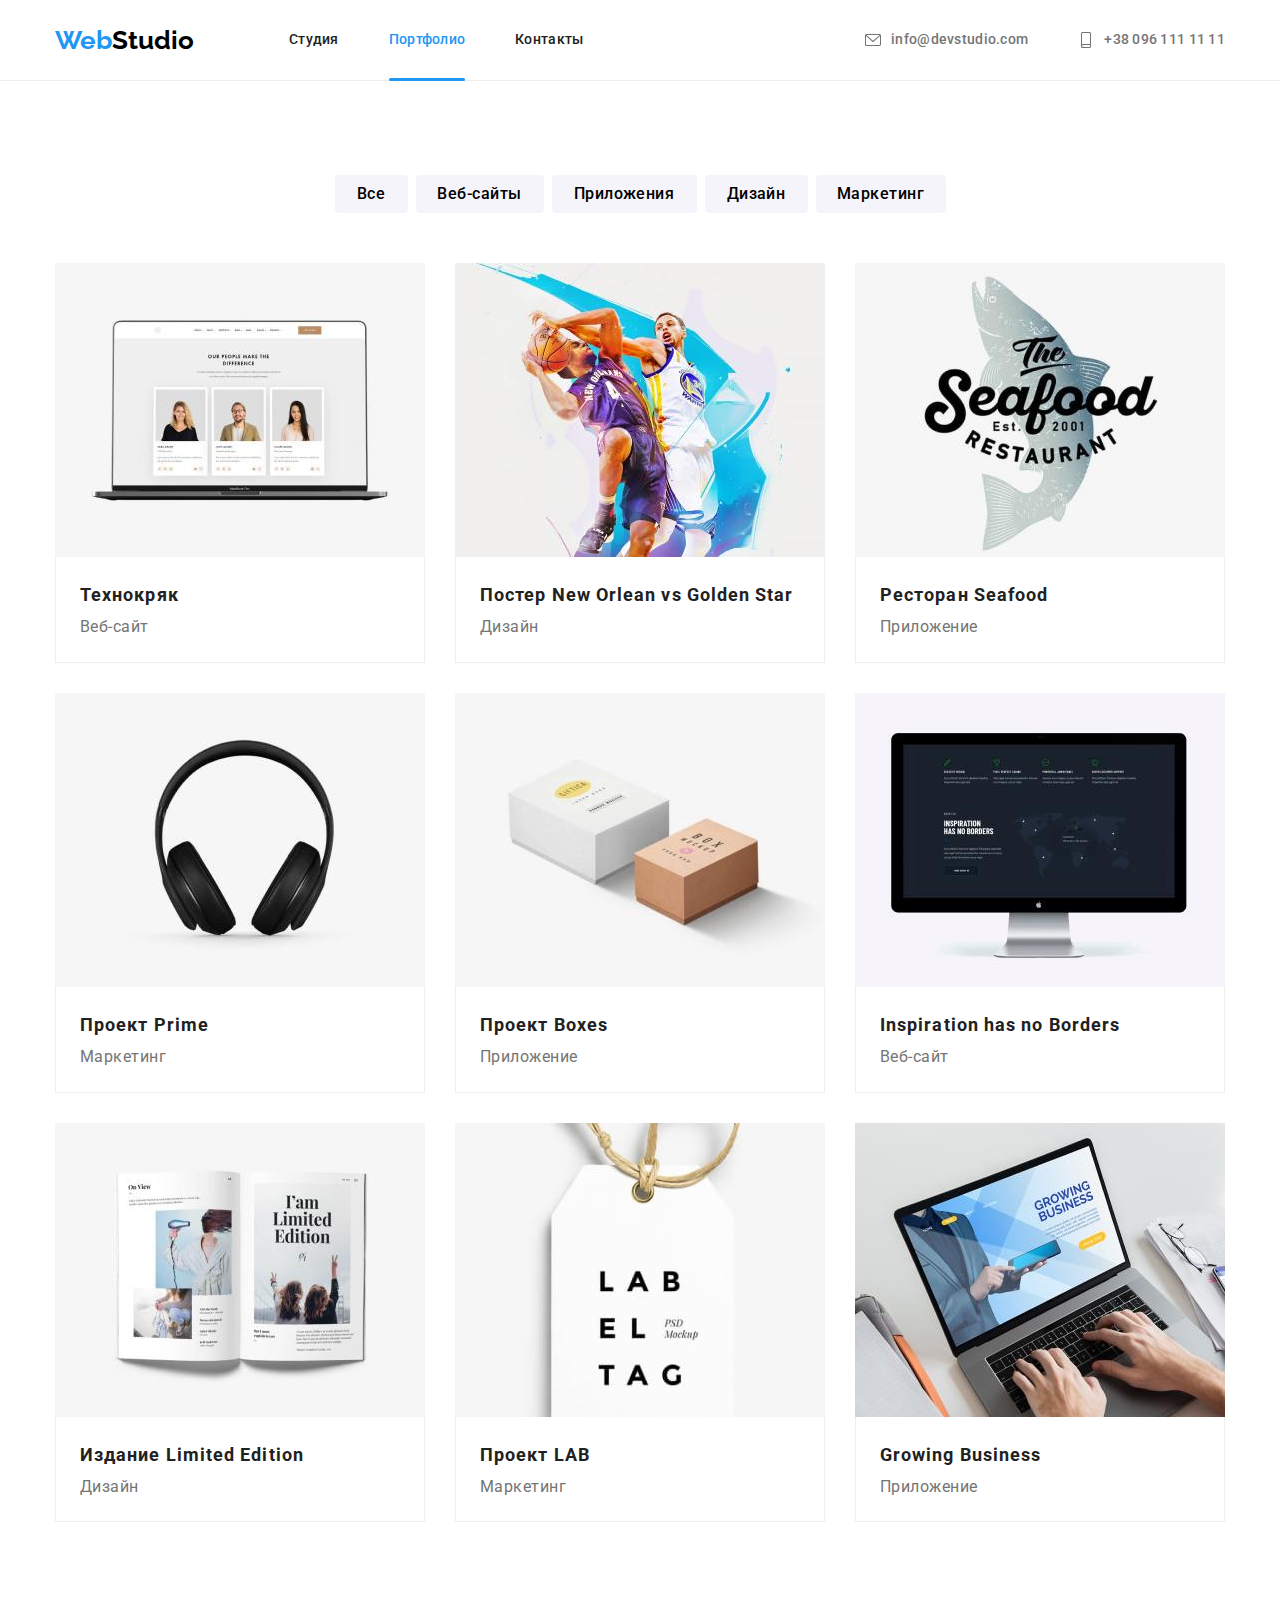
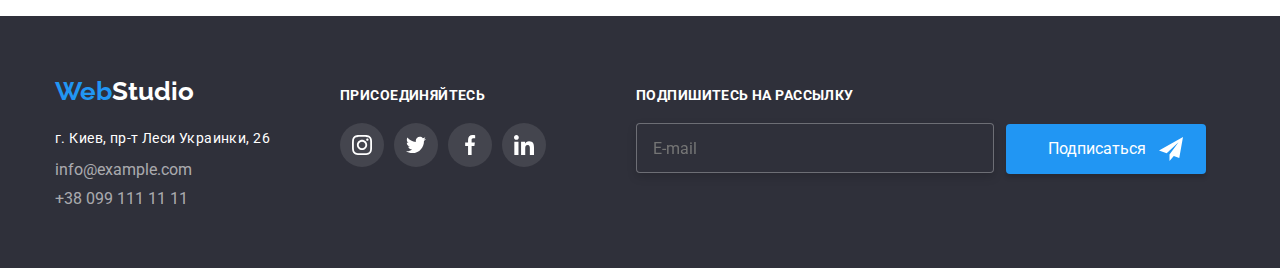
==== commit 372181ea: "змінив код" ====
--- a/portfolio.html
+++ b/portfolio.html
@@ -19,7 +19,7 @@
       rel="stylesheet"
       href="https://cdnjs.cloudflare.com/ajax/libs/modern-normalize/1.1.0/modern-normalize.min.css"
     />
-    <link rel="stylesheet" href="./css/styles.css" />
+    <link rel="stylesheet" href="./css/main.min.css" />
   </head>
   <body>
     <header class="header">
--- a/css/main.min.css
+++ b/css/main.min.css
@@ -0,0 +1,2 @@
+body{font-family:"Montserrat", sans-serif;font-family:"Raleway", sans-serif;font-family:"Roboto", sans-serif;color:var(--main-color);background-color:#fff}body,h1,h2,h2,h3,h4,h5,h6,p,li,ul{padding:0px;margin:0px}img{display:block}ul{list-style:none}a{text-decoration:none}.header{border-bottom:1px solid #ececec;background-color:#ffffff}.header__help{display:-webkit-box;display:-ms-flexbox;display:-webkit-flex;display:flex;-webkit-box-align:center;-ms-flex-align:center;-webkit-align-items:center;align-items:center}.top-logo{font-weight:bold;font-size:26px;line-height:1.19;color:var(--blue-color);font-family:"Montserrat", sans-serif;font-family:"Raleway", sans-serif}.top-logo{color:var(--blue-color)}.logo{color:#000}.top-logo--position{margin-right:95px}.navigation__item--position{margin-right:50px}.navigation__link{-webkit-transition:color 250ms cubic-bezier(0.4, 0, 0.2, 1);-o-transition:color 250ms cubic-bezier(0.4, 0, 0.2, 1);transition:color 250ms cubic-bezier(0.4, 0, 0.2, 1);display:block;padding-bottom:32px;padding-top:32px;font-weight:500;font-size:14px;line-height:1.1;letter-spacing:0.02em;color:#212121}.navigation__link:hover{color:var(--blue-color)}.navigation__link:focus{color:var(--blue-color)}.navigation__link--active{color:var(--blue-color);position:relative}.navigation__link--active::after{position:absolute;content:"";display:block;width:100%;height:3px;left:0;bottom:-1px;-webkit-border-radius:2px;border-radius:2px;background-color:var(--blue-color)}.header__main{-webkit-box-align:center;-ms-flex-align:center;-webkit-align-items:center;align-items:center;display:-webkit-box;display:-ms-flexbox;display:-webkit-flex;display:flex}.navigation{display:-webkit-box;display:-ms-flexbox;display:-webkit-flex;display:flex}.navigation__item:last-child{margin-right:0px}.navigation:focus{color:#2196f3}.contacts{display:-webkit-box;display:-ms-flexbox;display:-webkit-flex;display:flex;margin-left:auto}.contacts__item--position{margin-right:50px}.contacts__item--position:last-child{margin-right:0px}.contacts__link{-webkit-transition:color 250ms cubic-bezier(0.4, 0, 0.2, 1);-o-transition:color 250ms cubic-bezier(0.4, 0, 0.2, 1);transition:color 250ms cubic-bezier(0.4, 0, 0.2, 1);display:-webkit-box;display:-ms-flexbox;display:-webkit-flex;display:flex;-webkit-box-align:center;-ms-flex-align:center;-webkit-align-items:center;align-items:center;padding-bottom:32px;padding-top:32px;font-weight:500;font-size:14px;line-height:1.1;letter-spacing:0.02em;color:#757575}.contacts__link:hover,.contacts__link:focus{color:var(--blue-color)}.contacts__icon{-webkit-transition:fill 250ms cubic-bezier(0.4, 0, 0.2, 1);-o-transition:fill 250ms cubic-bezier(0.4, 0, 0.2, 1);transition:fill 250ms cubic-bezier(0.4, 0, 0.2, 1);fill:var(--main-color);width:16px;height:16px}.contacts__link:hover .contacts__icon{fill:var(--blue-color)}.contacts__link:focus .contacts__icon{fill:var(--blue-color)}.contacts__icon--position{margin-right:10px}.hero{-webkit-background-size:cover;background-size:cover;max-width:1600px;min-height:600px;margin-right:auto;margin-left:auto;background-image:-webkit-gradient(linear, left top, right top, from(rgba(47,48,58,0.4)), to(rgba(47,48,58,0.4))),url("../images/header/header.jpg");background-image:-webkit-linear-gradient(left, rgba(47,48,58,0.4), rgba(47,48,58,0.4)),url("../images/header/header.jpg");background-image:-o-linear-gradient(left, rgba(47,48,58,0.4), rgba(47,48,58,0.4)),url("../images/header/header.jpg");background-image:linear-gradient(to right, rgba(47,48,58,0.4), rgba(47,48,58,0.4)),url("../images/header/header.jpg");background-position:center;background-color:#2f303a;padding-top:200px;padding-bottom:200px;text-align:center}.hero__header{width:700px;margin-left:auto;margin-right:auto;letter-spacing:0.06em;text-transform:uppercase;font-weight:900;font-size:44px;line-height:1.36;color:#ffffff}.hero__header--position{margin-bottom:30px;margin-top:0px}.hero__knob{padding:10px 32px;font-weight:bold;font-size:16px;line-height:1.8;font-family:inherit}.benefits{padding-top:95px;padding-bottom:95px}.benefits__list{display:-webkit-box;display:-webkit-flex;display:-ms-flexbox;display:flex}.benefits__item--position{margin-right:30px}.benefits__item--position:last-child{margin-right:0px}.benefits__item::before{content:"";display:block;height:120px;background-color:#f5f4fa;background-repeat:no-repeat;background-position:center;-webkit-border-radius:4px;border-radius:4px}.benefits__item--position::before{margin-bottom:30px}.antenna::before{background-image:url(../images/svg/antenna.svg)}.clock::before{background-image:url(../images/svg/clock.svg)}.diagram::before{background-image:url(../images/svg/diagram.svg)}.astronaut::before{background-image:url(../images/svg/astronaut.svg)}.benefints__header{font-weight:bold;font-size:14px;line-height:1.1;letter-spacing:0.03em;text-transform:uppercase;color:var(--header-color)}.benefints__header--position{margin-bottom:10px}.benefits__text{min-width:270px;font-size:14px;line-height:1.7;letter-spacing:0.03em}.work{padding-top:0;padding-bottom:95px}.work__title{font-weight:bold;font-size:36px;line-height:1.1;text-align:center;letter-spacing:0.03em;color:var(--header-color)}.work__title--position{margin-bottom:50px}.projects{display:-webkit-box;display:-ms-flexbox;display:-webkit-flex;display:flex}.projects__item{position:relative}.projects__item--position{margin-right:30px}.projects__item--position:last-child{margin-right:0}.projects__wrap{position:absolute;bottom:0;left:0;height:70px;width:100%;background-color:rgba(47,48,58,0.8)}.projects__text{font-weight:bold;font-size:14px;line-height:16px;text-align:center;letter-spacing:0.03em;text-transform:uppercase;color:#ffffff}.projects__text--position{margin-top:27px}.team{padding-top:0;padding-bottom:95px;color:var(--header-color);background-color:#f5f4fa}.team__header{padding-top:95px;padding-bottom:50px;font-weight:bold;font-size:36px;line-height:1.1;text-align:center;letter-spacing:0.03em}.members{display:-webkit-box;display:-ms-flexbox;display:-webkit-flex;display:flex}.members__item{width:270px;height:428px;left:215px;top:1635px;background:#ffffff;-webkit-box-shadow:0px 1px 3px rgba(0,0,0,0.12),0px 1px 1px rgba(0,0,0,0.14),0px 2px 1px rgba(0,0,0,0.2);box-shadow:0px 1px 3px rgba(0,0,0,0.12),0px 1px 1px rgba(0,0,0,0.14),0px 2px 1px rgba(0,0,0,0.2);-webkit-border-radius:0px 0px 4px 4px;border-radius:0px 0px 4px 4px}.members__item--position{margin-right:30px}.members__item--position:last-child{margin-right:0}.team-link{color:var(--header-color)}.team__meta--position{margin-top:30px;margin-bottom:16px}.members__person{font-weight:500;font-size:16px;line-height:1.1;text-align:center;letter-spacing:0.03em}.members__person--position{margin-bottom:10px}.members__role{font-weight:normal;font-size:16px;line-height:1.1;text-align:center;letter-spacing:0.03em;color:var(--main-color)}.social-networks{display:-webkit-box;display:-ms-flexbox;display:-webkit-flex;display:flex;-webkit-box-pack:center;-ms-flex-pack:center;-webkit-justify-content:center;justify-content:center}.social-networks__item--position{margin-right:10px}.social-networks__item--position:last-child{margin-right:0px}.social-networks__link{-webkit-transition:background-color 250ms cubic-bezier(0.4, 0, 0.2, 1);-o-transition:background-color 250ms cubic-bezier(0.4, 0, 0.2, 1);transition:background-color 250ms cubic-bezier(0.4, 0, 0.2, 1);display:-webkit-box;display:-ms-flexbox;display:-webkit-flex;display:flex;-webkit-box-pack:center;-ms-flex-pack:center;-webkit-justify-content:center;justify-content:center;-webkit-box-align:center;-ms-flex-align:center;-webkit-align-items:center;align-items:center;width:44px;height:44px;-webkit-border-radius:50%;border-radius:50%}.social-networks__link:hover,.social-networks__link:focus{background-color:var(--blue-color)}.social-networks-icon{fill:#afb1b8;height:20px;width:20px}.social-networks__link:hover .social-networks-icon{fill:#fff}.social-networks__link:focus .social-networks-icon{fill:#fff}.customers{padding-top:94px;padding-bottom:94px}.customers__header{font-weight:bold;font-size:36px;line-height:42px;text-align:center;letter-spacing:0.03em;color:#212121}.customers__header--position{margin-bottom:50px}.regular-customers{display:-webkit-box;display:-ms-flexbox;display:-webkit-flex;display:flex}.regular-customers__item:not(:last-child){margin-right:30px}.regular-customers__link{-webkit-transition:border 250ms cubic-bezier(0.4, 0, 0.2, 1);-o-transition:border 250ms cubic-bezier(0.4, 0, 0.2, 1);transition:border 250ms cubic-bezier(0.4, 0, 0.2, 1);border:1px solid #afb1b8;-webkit-border-radius:4px;border-radius:4px;display:-webkit-box;display:-ms-flexbox;display:-webkit-flex;display:flex;-webkit-box-pack:center;-ms-flex-pack:center;-webkit-justify-content:center;justify-content:center;-webkit-box-align:center;-ms-flex-align:center;-webkit-align-items:center;align-items:center;width:170px;height:92px}.regular-customers__link:hover{border:1px solid var(--blue-color)}.regular-customers__icon{-webkit-transition:fill 250ms cubic-bezier(0.4, 0, 0.2, 1);-o-transition:fill 250ms cubic-bezier(0.4, 0, 0.2, 1);transition:fill 250ms cubic-bezier(0.4, 0, 0.2, 1);fill:var(--customers-color);width:106px;height:60px}.regular-customers__link:hover .regular-customers__icon{fill:var(--blue-color)}.regular-customers__link:focus .regular-customers__icon{fill:var(--blue-color)}.bottom{padding-top:60px;padding-bottom:60px;background:#2f303a}.bottom__flex-box{display:-webkit-box;display:-webkit-flex;display:-ms-flexbox;display:flex;-webkit-box-align:baseline;-webkit-align-items:baseline;-ms-flex-align:baseline;align-items:baseline}.lowland-list{display:-webkit-box;display:-webkit-flex;display:-ms-flexbox;display:flex;-webkit-box-align:baseline;-webkit-align-items:baseline;-ms-flex-align:baseline;align-items:baseline}.logo-studio{color:#ffffff}.down-logo{padding-bottom:20px}.location__address{font-style:normal;font-weight:normal;font-size:14px;line-height:1.7;color:#ffffff;letter-spacing:0.03em}.location__item--position:not(:last-child){margin-bottom:10px}.location__link{-webkit-transition:color 250ms cubic-bezier(0.4, 0, 0.2, 1);-o-transition:color 250ms cubic-bezier(0.4, 0, 0.2, 1);transition:color 250ms cubic-bezier(0.4, 0, 0.2, 1);font-style:normal;color:rgba(255,255,255,0.6)}.location__link:hover,.location__link:focus{color:rgba(255,255,255,0.8)}.footer--position{margin-left:70px}.down-div{display:-webkit-box;display:-webkit-flex;display:-ms-flexbox;display:flex}.footer__header{font-weight:bold;font-size:14px;line-height:16px;letter-spacing:0.03em;text-transform:uppercase;color:#ffffff}.footer__header--position{margin-bottom:20px}.link-list{display:-webkit-box;display:-webkit-flex;display:-ms-flexbox;display:flex;-webkit-box-align:baseline;-webkit-align-items:baseline;-ms-flex-align:baseline;align-items:baseline}.link-list__item--position:not(:last-child){margin-right:10px}.link-list__link{-webkit-transition:background-color 250ms cubic-bezier(0.4, 0, 0.2, 1);-o-transition:background-color 250ms cubic-bezier(0.4, 0, 0.2, 1);transition:background-color 250ms cubic-bezier(0.4, 0, 0.2, 1);display:-webkit-box;display:-webkit-flex;display:-ms-flexbox;display:flex;-webkit-box-pack:center;-webkit-justify-content:center;-ms-flex-pack:center;justify-content:center;-webkit-box-align:center;-webkit-align-items:center;-ms-flex-align:center;align-items:center;width:44px;height:44px;-webkit-border-radius:50%;border-radius:50%;background-color:#44454e}.link-list__link:hover{background-color:#2196f3}.link-list__link:focus{background-color:#2196f3}.link-list__svg{fill:#fff;height:20px;width:20px}.subscribe--position{margin-left:90px}.subscribe__header{font-weight:bold;font-size:14px;line-height:16px;letter-spacing:0.03em;text-transform:uppercase;color:#ffffff}.subscribe__input{background-color:#2f303a;color:#acacb0;border:1px solid rgba(255,255,255,0.3);-webkit-filter:drop-shadow(0px 4px 4px rgba(0,0,0,0.15));filter:drop-shadow(0px 4px 4px rgba(0,0,0,0.15));-webkit-border-radius:4px;border-radius:4px;width:358px;height:50px;padding:15px 16px}.subscribe__input--position{margin-top:20px}.subscribe__label--position{margin-right:8px}.footer-input::-webkit-input-placeholder{font-size:16px;line-height:20px;letter-spacing:0.03em;color:rgba(255,255,255,0.6)}.footer-input:-ms-input-placeholder{font-size:16px;line-height:20px;letter-spacing:0.03em;color:rgba(255,255,255,0.6)}.footer-input::-ms-input-placeholder{font-size:16px;line-height:20px;letter-spacing:0.03em;color:rgba(255,255,255,0.6)}.footer-input::placeholder{font-size:16px;line-height:20px;letter-spacing:0.03em;color:rgba(255,255,255,0.6)}.subscribe__submit{position:relative;padding:10px 28px 10px 10px}.subscribe__icon{position:absolute;content:"";width:24px;height:24px;display:block;top:50%;right:23px;-webkit-transform:translateY(-50%);-ms-transform:translateY(-50%);transform:translateY(-50%);fill:#fff}.backdrop{position:fixed;-webkit-transition:opacity 250ms cubic-bezier(0.4, 0, 0.2, 1),-webkit-box-shadow 250ms cubic-bezier(0.4, 0, 0.2, 1);transition:opacity 250ms cubic-bezier(0.4, 0, 0.2, 1),-webkit-box-shadow 250ms cubic-bezier(0.4, 0, 0.2, 1);-o-transition:opacity 250ms cubic-bezier(0.4, 0, 0.2, 1),box-shadow 250ms cubic-bezier(0.4, 0, 0.2, 1);transition:opacity 250ms cubic-bezier(0.4, 0, 0.2, 1),box-shadow 250ms cubic-bezier(0.4, 0, 0.2, 1);transition:opacity 250ms cubic-bezier(0.4, 0, 0.2, 1),box-shadow 250ms cubic-bezier(0.4, 0, 0.2, 1),-webkit-box-shadow 250ms cubic-bezier(0.4, 0, 0.2, 1);top:0;left:0;width:100%;height:100%;background:rgba(0,0,0,0.2)}.backdrop.is-hidden{opacity:0;pointer-events:none}.modal{padding:40px;position:absolute;top:50%;left:50%;-webkit-transform:translate(-50%, -50%);-ms-transform:translate(-50%, -50%);transform:translate(-50%, -50%);width:528px;height:581px;-webkit-box-shadow:0px 1px 3px rgba(0,0,0,0.12),0px 1px 1px rgba(0,0,0,0.14),0px 2px 1px rgba(0,0,0,0.2);box-shadow:0px 1px 3px rgba(0,0,0,0.12),0px 1px 1px rgba(0,0,0,0.14),0px 2px 1px rgba(0,0,0,0.2);background-color:#ffffff;-webkit-border-radius:4px;border-radius:4px}.modal__text{font-weight:bold;font-size:20px;line-height:1.1;text-align:center;letter-spacing:0.03em;color:#212121}.modal__form--position{margin-top:12px}.modal__label{position:relative;font-size:12px;line-height:14px;letter-spacing:0.01em;display:block;margin-bottom:10px}.modal__input{font-size:12px;border:1px solid rgba(33,33,33,0.2);-webkit-border-radius:4px;border-radius:4px;width:100%;height:40px;padding:0;padding-left:40px;padding-right:20px;margin-top:4px;-webkit-transition:outline 250ms cubic-bezier(0.4, 0, 0.2, 1);-o-transition:outline 250ms cubic-bezier(0.4, 0, 0.2, 1);transition:outline 250ms cubic-bezier(0.4, 0, 0.2, 1)}.modal__input:focus{outline:1px solid var(--blue-color)}.modal__input:focus+svg{fill:var(--blue-color)}.modal__input::-webkit-input-placeholder{font-size:12px;line-height:1.1;letter-spacing:0.01em;color:rgba(117,117,117,0.5)}.modal__input:-ms-input-placeholder{font-size:12px;line-height:1.1;letter-spacing:0.01em;color:rgba(117,117,117,0.5)}.modal__input::-ms-input-placeholder{font-size:12px;line-height:1.1;letter-spacing:0.01em;color:rgba(117,117,117,0.5)}.modal__input::placeholder{font-size:12px;line-height:1.1;letter-spacing:0.01em;color:rgba(117,117,117,0.5)}.modal__icon{-webkit-transition:fill 250ms cubic-bezier(0.4, 0, 0.2, 1);-o-transition:fill 250ms cubic-bezier(0.4, 0, 0.2, 1);transition:fill 250ms cubic-bezier(0.4, 0, 0.2, 1);position:absolute;top:50%;margin-left:12px;display:block;width:18px;height:18px}.checkbox{display:-webkit-box;display:-webkit-flex;display:-ms-flexbox;display:flex;-webkit-box-align:center;-webkit-align-items:center;-ms-flex-align:center;align-items:center;-webkit-box-pack:center;-webkit-justify-content:center;-ms-flex-pack:center;justify-content:center}.modal__textarea{margin-bottom:20px;font-size:12px;min-height:120px;width:448px;padding:12px 16px;resize:none;border:1px solid rgba(33,33,33,0.2);-webkit-border-radius:4px;border-radius:4px}.modal__checkbox-label{display:-webkit-box;display:-webkit-flex;display:-ms-flexbox;display:flex;-webkit-box-align:center;-webkit-align-items:center;-ms-flex-align:center;align-items:center;margin-bottom:30px}.modal__checkbox-text{font-family:Roboto;font-style:normal;font-weight:normal;font-size:14px;line-height:1.7;letter-spacing:0.03em;color:#757575;visibility:hidden}.modal__checkbox-text:checked+.modal__icon-checkbox{background-color:var(--blue-color);background-image:url(../images/svg/icon-check.svg);background-repeat:no-repeat;-webkit-background-size:contain;background-size:contain;-webkit-background-origin:border-box;background-origin:border-box;border:1px solid var(--blue-color)}.modal__icon-checkbox{margin-left:-8px;margin-right:8px;content:"";width:16px;height:15px;border:1px solid #212121;-webkit-border-radius:2px;border-radius:2px}.modal__content{margin-left:-5px;margin-right:5px}.modal__checkbox-link{font-size:14px;line-height:24px;letter-spacing:0.03em;color:var(--blue-color);-webkit-text-decoration-line:underline;text-decoration-line:underline}.modal__btn{display:block;margin-right:auto;margin-left:auto;padding:10px 55px}.modal__backdrop-btn{position:absolute;right:0;top:0;margin-top:8px;margin-right:8px;cursor:pointer;border:1px solid rgba(0,0,0,0.1);-webkit-border-radius:50%;border-radius:50%;width:30px;height:30px;background-color:#fff}.modal__backdrop-svg{-webkit-transition:fill 250ms cubic-bezier(0.4, 0, 0.2, 1);-o-transition:fill 250ms cubic-bezier(0.4, 0, 0.2, 1);transition:fill 250ms cubic-bezier(0.4, 0, 0.2, 1);top:50%;left:0;width:100%;height:100%}.modal__backdrop-btn:hover .modal__backdrop-svg{fill:var(--blue-color)}.portfolio__list{padding-top:94px;padding-bottom:50px;display:-webkit-box;display:-ms-flexbox;display:-webkit-flex;display:flex;-webkit-box-pack:center;-ms-flex-pack:center;-webkit-justify-content:center;justify-content:center}.portfolio__item--position{margin-right:8px}.portfolio__item--position:last-child{margin-right:0px}.portfolio__tack{-webkit-transition:background-color 250ms cubic-bezier(0.4, 0, 0.2, 1),color 250ms cubic-bezier(0.4, 0, 0.2, 1);-o-transition:background-color 250ms cubic-bezier(0.4, 0, 0.2, 1),color 250ms cubic-bezier(0.4, 0, 0.2, 1);transition:background-color 250ms cubic-bezier(0.4, 0, 0.2, 1),color 250ms cubic-bezier(0.4, 0, 0.2, 1);-webkit-border-radius:4px;border-radius:4px;font-weight:500;font-size:16px;line-height:1.6;border:none;text-align:center;letter-spacing:0.03em;cursor:pointer;background-color:#f5f4fa;-webkit-columns:#212121;-moz-columns:#212121;columns:#212121}.portfolio__tack:hover,.portfolio__tack:focus{-webkit-box-shadow:0px 3px 1px rgba(0,0,0,0.1),0px 1px 2px rgba(0,0,0,0.08),0px 2px 2px rgba(0,0,0,0.12);box-shadow:0px 3px 1px rgba(0,0,0,0.1),0px 1px 2px rgba(0,0,0,0.08),0px 2px 2px rgba(0,0,0,0.12);background-color:var(--blue-color);color:#ffffff}.knob-all{width:73px;height:38px;left:495px;top:174px}.knob-sites{width:128px;height:38px;left:576px;top:174px}.knob-apps{width:145px;height:38px;left:712px;top:174px}.knob-design{width:103px;height:38px;left:865px;top:174px}.knob-marketing{width:130px;height:38px;left:976px;top:174px}.master__list{padding-bottom:94px;display:-webkit-box;display:-ms-flexbox;display:-webkit-flex;display:flex;-ms-flex-wrap:wrap;-webkit-flex-wrap:wrap;flex-wrap:wrap;-webkit-box-pack:justify;-ms-flex-pack:justify;-webkit-justify-content:space-between;justify-content:space-between}.master__item{margin-right:30px;margin-bottom:30px;width:370px;background-color:#fff}.master__item:nth-last-child(-n+3){margin-bottom:0px}.master__item:nth-child(3n){margin-right:0}.master__link:hover,.master__link:focus{display:block;-webkit-box-shadow:0px 1px 1px rgba(0,0,0,0.12),0px 4px 4px rgba(0,0,0,0.06),1px 4px 6px rgba(0,0,0,0.16);box-shadow:0px 1px 1px rgba(0,0,0,0.12),0px 4px 4px rgba(0,0,0,0.06),1px 4px 6px rgba(0,0,0,0.16)}.master__meta{overflow:hidden;position:relative}.master__overlay{-webkit-transform:translateY(100%);-ms-transform:translateY(100%);transform:translateY(100%);-webkit-transition:-webkit-transform 250ms cubic-bezier(0.4, 0, 0.2, 1);transition:-webkit-transform 250ms cubic-bezier(0.4, 0, 0.2, 1);-o-transition:transform 250ms cubic-bezier(0.4, 0, 0.2, 1);transition:transform 250ms cubic-bezier(0.4, 0, 0.2, 1);transition:transform 250ms cubic-bezier(0.4, 0, 0.2, 1), -webkit-transform 250ms cubic-bezier(0.4, 0, 0.2, 1);transition:transform 250ms cubic-bezier(0.4, 0, 0.2, 1),-webkit-transform 250ms cubic-bezier(0.4, 0, 0.2, 1);position:absolute;top:1px;left:0;width:100%;height:100%;background-color:rgba(33,150,243,0.9)}.master__item:hover .master__overlay,.master__item:focus .master__overlay{-webkit-transform:translateY(0);-ms-transform:translateY(0);transform:translateY(0)}.master__text{position:absolute;top:50%;left:50%;-webkit-transform:translate(-50%, -50%);-ms-transform:translate(-50%, -50%);transform:translate(-50%, -50%);font-style:normal;width:322px;height:168px;font-weight:normal;font-size:18px;line-height:28px;letter-spacing:0.03em;color:#fff}.master__card{border:1px solid #eeeeee;border-top:0;padding-left:24px;padding-top:20px;padding-bottom:20px}.master__title{font-weight:bold;font-size:18px;line-height:2;letter-spacing:0.06em;color:var(--header-color)}.master__resource{font-weight:normal;font-size:16px;line-height:1.8;letter-spacing:0.03em;color:var(--main-color)}.visually-hidden{position:absolute;width:1px;height:1px;margin:-1px;border:0;padding:0;white-space:nowrap;-webkit-clip-path:inset(100%);clip-path:inset(100%);clip:rect(0 0 0 0);overflow:hidden}.conteiner{width:1200px;margin-right:auto;margin-left:auto;padding-left:15px;padding-right:15px}:root{--blue-color: #2196f3;--light-blue-color: #188ce8;--main-color: #757575;--bgc-main-color: #e5e5e5;--header-color: #212121;--customers-color: #afb1b8}.hero__knob,.subscribe__submit,.modal__btn{-webkit-transition:background-color 250ms cubic-bezier(0.4, 0, 0.2, 1);-o-transition:background-color 250ms cubic-bezier(0.4, 0, 0.2, 1);transition:background-color 250ms cubic-bezier(0.4, 0, 0.2, 1);cursor:pointer;-webkit-box-shadow:0px 4px 4px rgba(0,0,0,0.15);box-shadow:0px 4px 4px rgba(0,0,0,0.15);-webkit-border-radius:4px;border-radius:4px;width:200px;height:50px;border:none;background-color:var(--blue-color);color:#ffffff}.hero__knob:hover,.subscribe__submit:hover,.modal__btn:hover,.hero__knob:focus,.subscribe__submit:focus,.modal__btn:focus{color:#fff;background-color:var(--light-blue-color)}
+/*# sourceMappingURL=main.min.css.map */